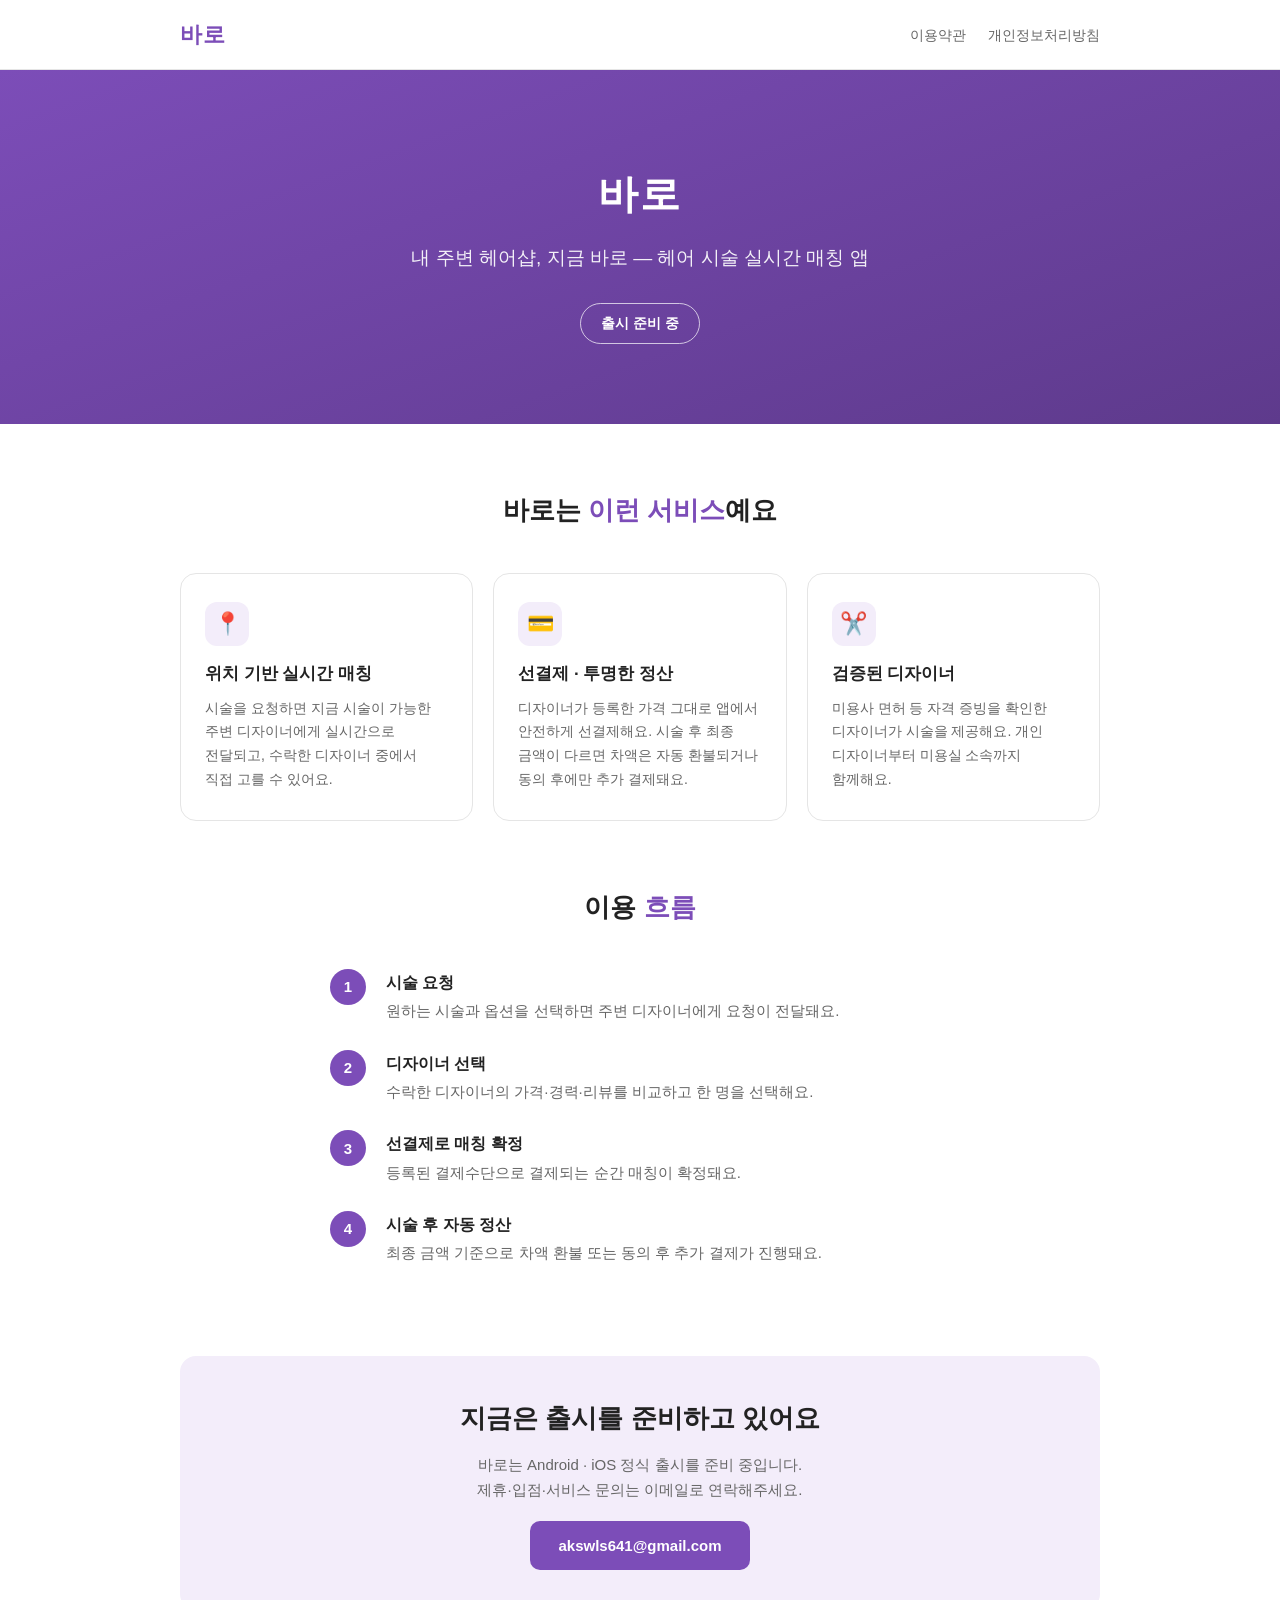
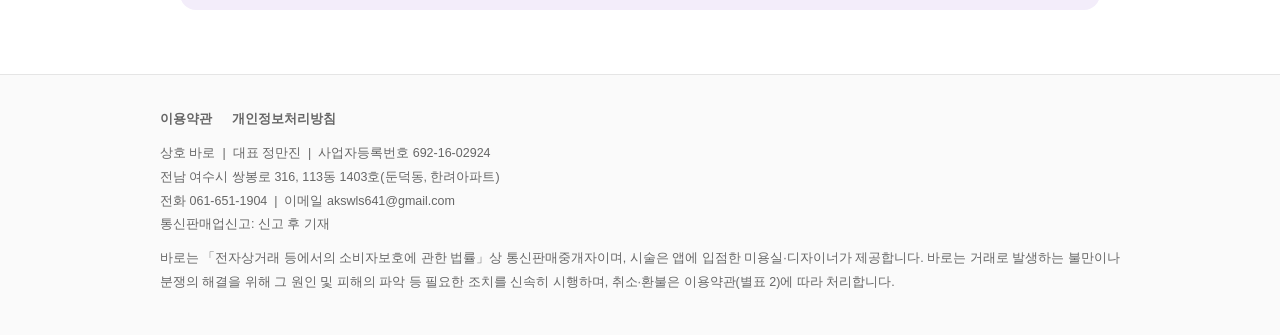
==== index.html @ cc15b530 "Add files via upload" ====
<!DOCTYPE html>
<html lang="ko">
<head>
  <meta charset="UTF-8">
  <meta name="viewport" content="width=device-width, initial-scale=1.0">
  <title>바로 — 헤어 시술 실시간 매칭 앱</title>
  <meta name="description" content="바로는 내 주변 헤어 디자이너와 손님을 실시간으로 연결하는 위치 기반 헤어 시술 매칭 앱입니다.">
  <link rel="stylesheet" href="style.css">
</head>
<body>

  <header class="site-header">
    <div class="inner">
      <span class="logo">바로</span>
      <nav class="nav">
        <a href="terms.html">이용약관</a>
        <a href="privacy.html">개인정보처리방침</a>
      </nav>
    </div>
  </header>

  <section class="hero">
    <h1>바로</h1>
    <p class="tagline">내 주변 헤어샵, 지금 바로 — 헤어 시술 실시간 매칭 앱</p>
    <span class="badge">출시 준비 중</span>
  </section>

  <section class="section">
    <h2>바로는 <span class="accent">이런 서비스</span>예요</h2>
    <div class="features">
      <div class="feature">
        <div class="icon">📍</div>
        <h3>위치 기반 실시간 매칭</h3>
        <p>시술을 요청하면 지금 시술이 가능한 주변 디자이너에게 실시간으로 전달되고, 수락한 디자이너 중에서 직접 고를 수 있어요.</p>
      </div>
      <div class="feature">
        <div class="icon">💳</div>
        <h3>선결제 · 투명한 정산</h3>
        <p>디자이너가 등록한 가격 그대로 앱에서 안전하게 선결제해요. 시술 후 최종 금액이 다르면 차액은 자동 환불되거나 동의 후에만 추가 결제돼요.</p>
      </div>
      <div class="feature">
        <div class="icon">✂️</div>
        <h3>검증된 디자이너</h3>
        <p>미용사 면허 등 자격 증빙을 확인한 디자이너가 시술을 제공해요. 개인 디자이너부터 미용실 소속까지 함께해요.</p>
      </div>
    </div>
  </section>

  <section class="section" style="padding-top: 0;">
    <h2>이용 <span class="accent">흐름</span></h2>
    <ol class="flow">
      <li><strong>시술 요청</strong>원하는 시술과 옵션을 선택하면 주변 디자이너에게 요청이 전달돼요.</li>
      <li><strong>디자이너 선택</strong>수락한 디자이너의 가격·경력·리뷰를 비교하고 한 명을 선택해요.</li>
      <li><strong>선결제로 매칭 확정</strong>등록된 결제수단으로 결제되는 순간 매칭이 확정돼요.</li>
      <li><strong>시술 후 자동 정산</strong>최종 금액 기준으로 차액 환불 또는 동의 후 추가 결제가 진행돼요.</li>
    </ol>
  </section>

  <section class="section" style="padding-top: 0;">
    <div class="notice">
      <h2>지금은 출시를 준비하고 있어요</h2>
      <p>바로는 Android · iOS 정식 출시를 준비 중입니다.<br>제휴·입점·서비스 문의는 이메일로 연락해주세요.</p>
      <a class="contact" href="mailto:akswls641@gmail.com">akswls641@gmail.com</a>
    </div>
  </section>

  <footer class="site-footer">
    <div class="inner">
      <div class="links">
        <a href="terms.html">이용약관</a>
        <a href="privacy.html">개인정보처리방침</a>
      </div>
      상호 바로 &nbsp;|&nbsp; 대표 정만진 &nbsp;|&nbsp; 사업자등록번호 692-16-02924<br>
      전남 여수시 쌍봉로 316, 113동 1403호(둔덕동, 한려아파트)<br>
      전화 061-651-1904 &nbsp;|&nbsp; 이메일 akswls641@gmail.com<br>
      통신판매업신고: 신고 후 기재
      <p class="disclaimer">바로는 「전자상거래 등에서의 소비자보호에 관한 법률」상 통신판매중개자이며, 시술은 앱에 입점한 미용실·디자이너가 제공합니다. 바로는 거래로 발생하는 불만이나 분쟁의 해결을 위해 그 원인 및 피해의 파악 등 필요한 조치를 신속히 시행하며, 취소·환불은 이용약관(별표 2)에 따라 처리합니다.</p>
    </div>
  </footer>

</body>
</html>
---- style.css ----
:root {
  --primary: #7C4DB8;
  --primary-dark: #5E3A8C;
  --primary-light: #F3EDFA;
  --text: #222222;
  --sub: #666666;
  --border: #E5E5E5;
  --bg: #FFFFFF;
}

* { box-sizing: border-box; margin: 0; padding: 0; }

body {
  font-family: 'Apple SD Gothic Neo', 'Malgun Gothic', -apple-system, BlinkMacSystemFont, sans-serif;
  color: var(--text);
  background: var(--bg);
  line-height: 1.7;
  word-break: keep-all;
}

a { color: var(--primary); text-decoration: none; }
a:hover { text-decoration: underline; }

/* 헤더 */
.site-header {
  border-bottom: 1px solid var(--border);
  background: #fff;
}
.site-header .inner {
  max-width: 960px;
  margin: 0 auto;
  padding: 16px 20px;
  display: flex;
  align-items: center;
  justify-content: space-between;
}
.logo {
  font-size: 22px;
  font-weight: 800;
  color: var(--primary);
  letter-spacing: 1px;
}
.nav a {
  margin-left: 18px;
  font-size: 14px;
  color: var(--sub);
}
.nav a:hover { color: var(--primary); }

/* 히어로 (index) */
.hero {
  background: linear-gradient(160deg, var(--primary) 0%, var(--primary-dark) 100%);
  color: #fff;
  text-align: center;
  padding: 90px 20px 80px;
}
.hero h1 { font-size: 40px; font-weight: 800; letter-spacing: 2px; }
.hero .tagline { font-size: 19px; margin-top: 14px; opacity: 0.92; }
.hero .badge {
  display: inline-block;
  margin-top: 28px;
  padding: 8px 20px;
  border: 1.5px solid rgba(255, 255, 255, 0.7);
  border-radius: 999px;
  font-size: 14px;
  font-weight: 700;
}

/* 섹션 */
.section {
  max-width: 960px;
  margin: 0 auto;
  padding: 64px 20px;
}
.section h2 {
  font-size: 26px;
  font-weight: 800;
  text-align: center;
  margin-bottom: 40px;
}
.section h2 .accent { color: var(--primary); }

.features {
  display: grid;
  grid-template-columns: repeat(auto-fit, minmax(240px, 1fr));
  gap: 20px;
}
.feature {
  border: 1px solid var(--border);
  border-radius: 16px;
  padding: 28px 24px;
  background: #fff;
}
.feature .icon {
  width: 44px; height: 44px;
  border-radius: 12px;
  background: var(--primary-light);
  display: flex; align-items: center; justify-content: center;
  font-size: 22px;
  margin-bottom: 14px;
}
.feature h3 { font-size: 17px; font-weight: 700; margin-bottom: 8px; }
.feature p { font-size: 14px; color: var(--sub); }

.flow {
  counter-reset: step;
  max-width: 620px;
  margin: 0 auto;
}
.flow li {
  list-style: none;
  position: relative;
  padding: 0 0 26px 56px;
  font-size: 15px;
  color: var(--sub);
}
.flow li strong { display: block; color: var(--text); font-size: 16px; margin-bottom: 2px; }
.flow li::before {
  counter-increment: step;
  content: counter(step);
  position: absolute;
  left: 0; top: 0;
  width: 36px; height: 36px;
  border-radius: 50%;
  background: var(--primary);
  color: #fff;
  font-weight: 800;
  display: flex; align-items: center; justify-content: center;
}

.notice {
  background: var(--primary-light);
  border-radius: 16px;
  text-align: center;
  padding: 40px 24px;
}
.notice h2 { margin-bottom: 12px; }
.notice p { color: var(--sub); font-size: 15px; }
.notice .contact {
  display: inline-block;
  margin-top: 18px;
  padding: 12px 28px;
  background: var(--primary);
  color: #fff;
  border-radius: 10px;
  font-weight: 700;
  font-size: 15px;
}
.notice .contact:hover { background: var(--primary-dark); text-decoration: none; }

/* 문서 페이지 (privacy / terms) */
.doc {
  max-width: 820px;
  margin: 0 auto;
  padding: 48px 20px 64px;
}
.doc h1 {
  font-size: 28px;
  font-weight: 800;
  padding-bottom: 16px;
  border-bottom: 2px solid var(--primary);
  margin-bottom: 12px;
}
.doc .doc-meta { font-size: 13px; color: var(--sub); margin-bottom: 32px; }
.doc h2 {
  font-size: 20px;
  font-weight: 800;
  color: var(--primary-dark);
  margin: 40px 0 14px;
}
.doc h3 { font-size: 16px; font-weight: 700; margin: 26px 0 8px; }
.doc p { font-size: 15px; margin-bottom: 10px; }
.doc ol, .doc ul { padding-left: 22px; margin-bottom: 10px; }
.doc li { font-size: 15px; margin-bottom: 5px; }
.doc table {
  width: 100%;
  border-collapse: collapse;
  margin: 12px 0 18px;
  font-size: 14px;
}
.doc th, .doc td {
  border: 1px solid var(--border);
  padding: 9px 12px;
  text-align: left;
  vertical-align: top;
}
.doc th { background: var(--primary-light); font-weight: 700; white-space: nowrap; }
.doc .biz-list { list-style: none; padding-left: 0; }
.doc .biz-list li { margin-bottom: 3px; }

/* 푸터 (공통) */
.site-footer {
  border-top: 1px solid var(--border);
  background: #FAFAFA;
  padding: 32px 20px 40px;
}
.site-footer .inner {
  max-width: 960px;
  margin: 0 auto;
  font-size: 12.5px;
  color: var(--sub);
  line-height: 1.9;
}
.site-footer .links { margin-bottom: 10px; font-size: 13px; }
.site-footer .links a { color: var(--sub); font-weight: 700; margin-right: 16px; }
.site-footer .links a:hover { color: var(--primary); }
.site-footer .disclaimer { margin-top: 10px; }

@media (max-width: 480px) {
  .hero h1 { font-size: 32px; }
  .hero { padding: 64px 20px 56px; }
  .section { padding: 48px 20px; }
}
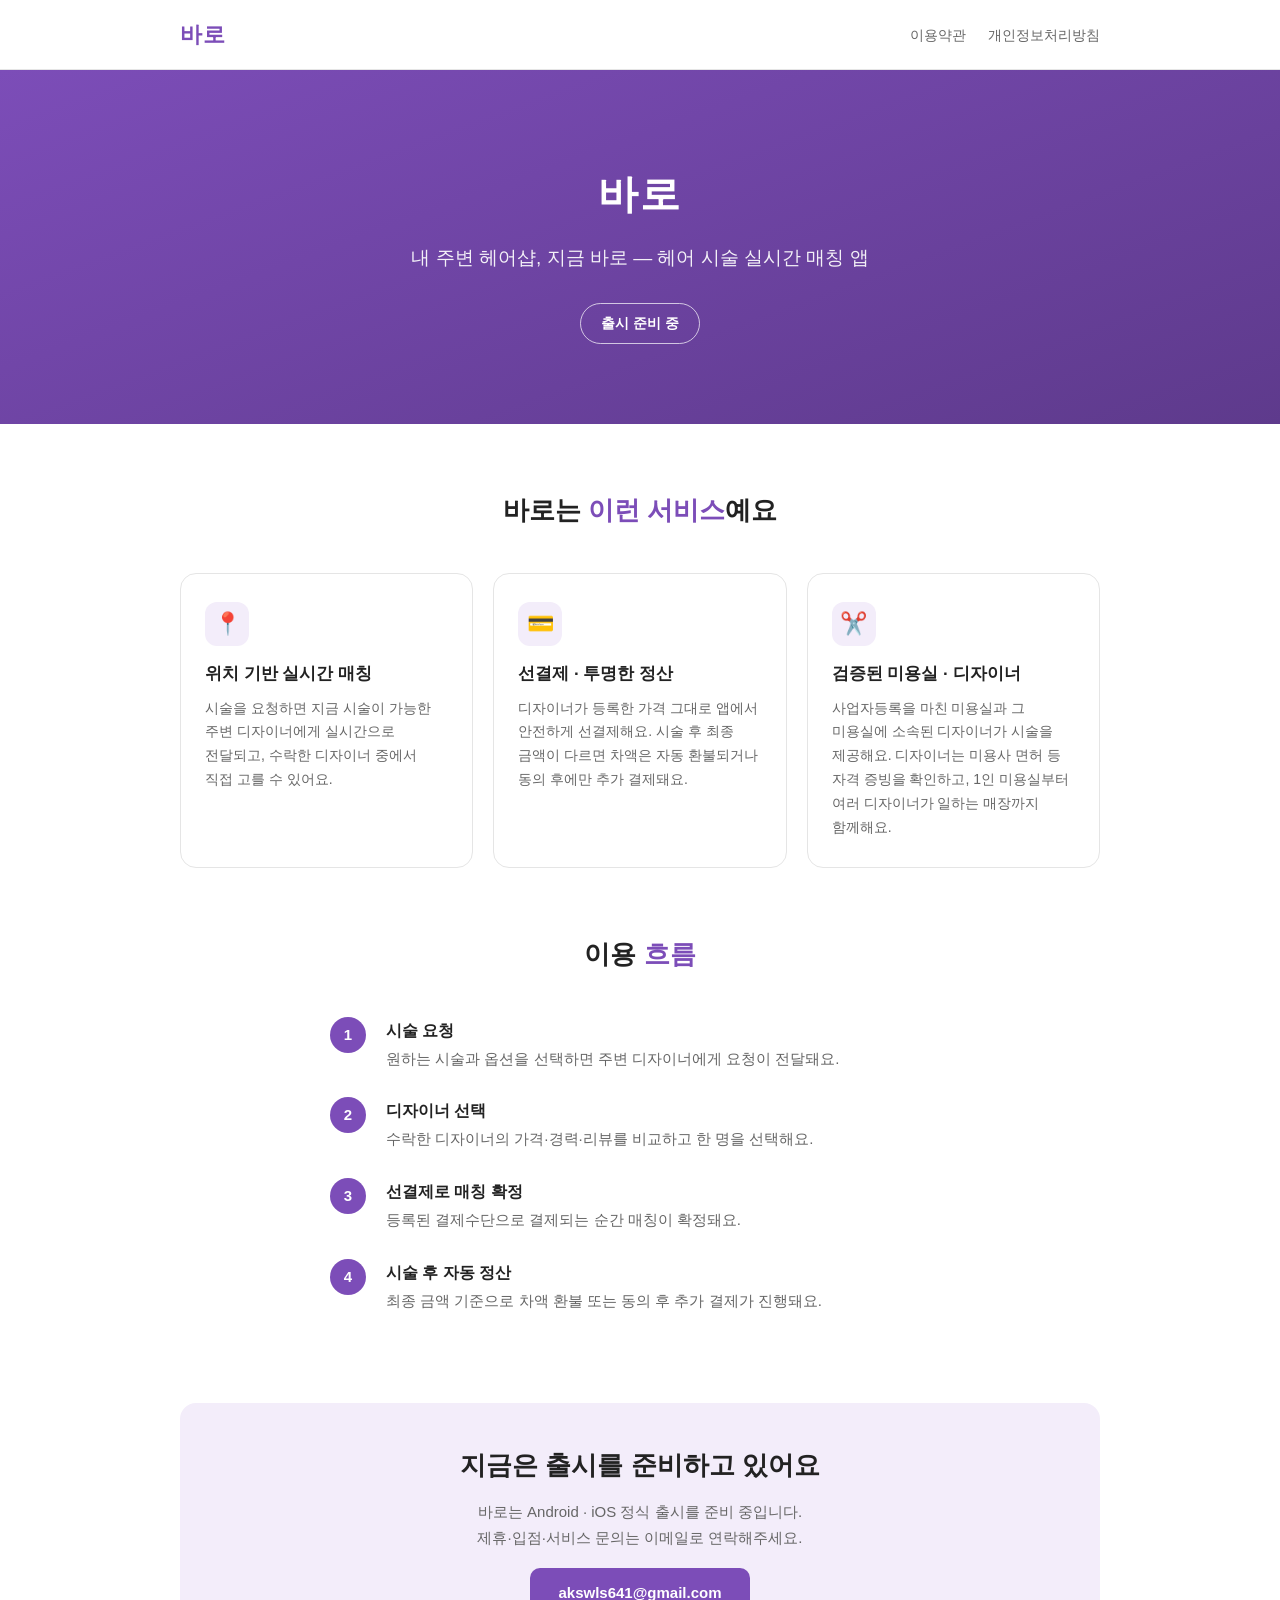
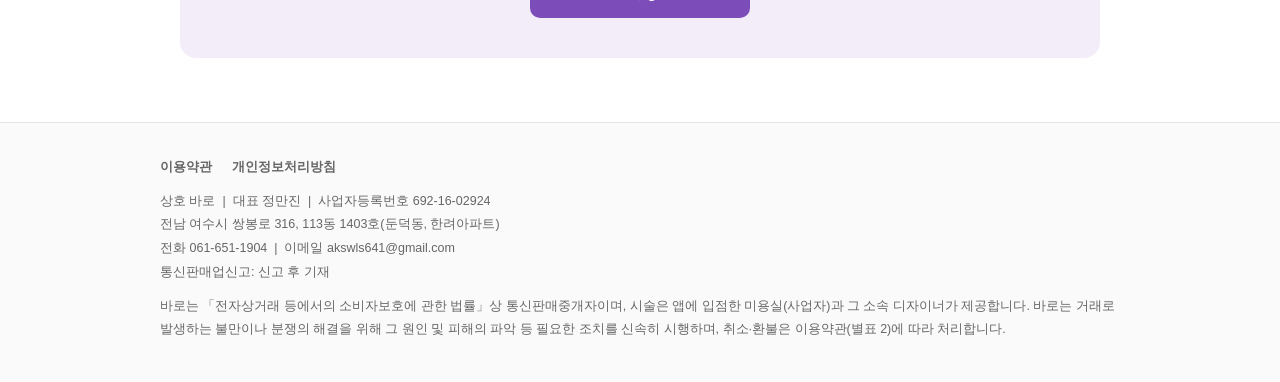
==== commit a9618df4: "Add files via upload" ====
--- a/index.html
+++ b/index.html
@@ -40,8 +40,8 @@
       </div>
       <div class="feature">
         <div class="icon">✂️</div>
-        <h3>검증된 디자이너</h3>
-        <p>미용사 면허 등 자격 증빙을 확인한 디자이너가 시술을 제공해요. 개인 디자이너부터 미용실 소속까지 함께해요.</p>
+        <h3>검증된 미용실 · 디자이너</h3>
+        <p>사업자등록을 마친 미용실과 그 미용실에 소속된 디자이너가 시술을 제공해요. 디자이너는 미용사 면허 등 자격 증빙을 확인하고, 1인 미용실부터 여러 디자이너가 일하는 매장까지 함께해요.</p>
       </div>
     </div>
   </section>
@@ -74,7 +74,7 @@
       전남 여수시 쌍봉로 316, 113동 1403호(둔덕동, 한려아파트)<br>
       전화 061-651-1904 &nbsp;|&nbsp; 이메일 akswls641@gmail.com<br>
       통신판매업신고: 신고 후 기재
-      <p class="disclaimer">바로는 「전자상거래 등에서의 소비자보호에 관한 법률」상 통신판매중개자이며, 시술은 앱에 입점한 미용실·디자이너가 제공합니다. 바로는 거래로 발생하는 불만이나 분쟁의 해결을 위해 그 원인 및 피해의 파악 등 필요한 조치를 신속히 시행하며, 취소·환불은 이용약관(별표 2)에 따라 처리합니다.</p>
+      <p class="disclaimer">바로는 「전자상거래 등에서의 소비자보호에 관한 법률」상 통신판매중개자이며, 시술은 앱에 입점한 미용실(사업자)과 그 소속 디자이너가 제공합니다. 바로는 거래로 발생하는 불만이나 분쟁의 해결을 위해 그 원인 및 피해의 파악 등 필요한 조치를 신속히 시행하며, 취소·환불은 이용약관(별표 2)에 따라 처리합니다.</p>
     </div>
   </footer>
 
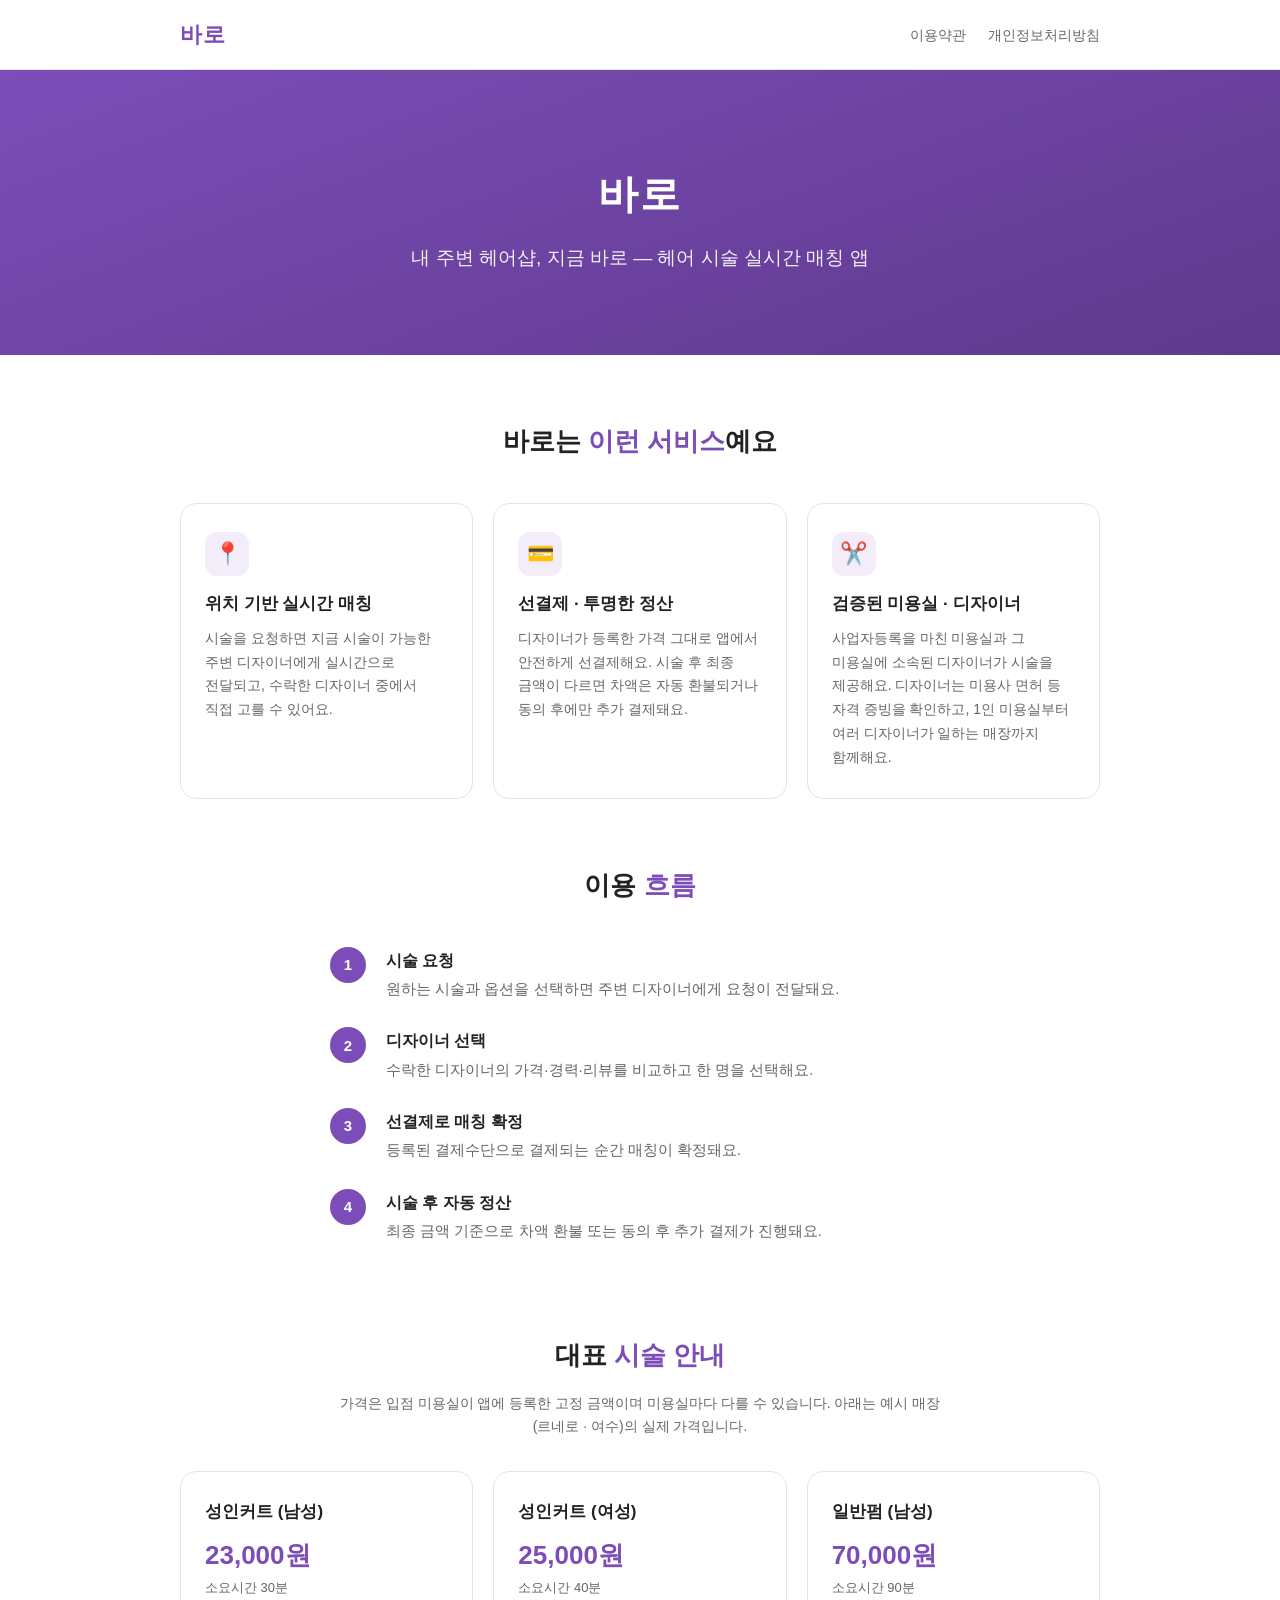
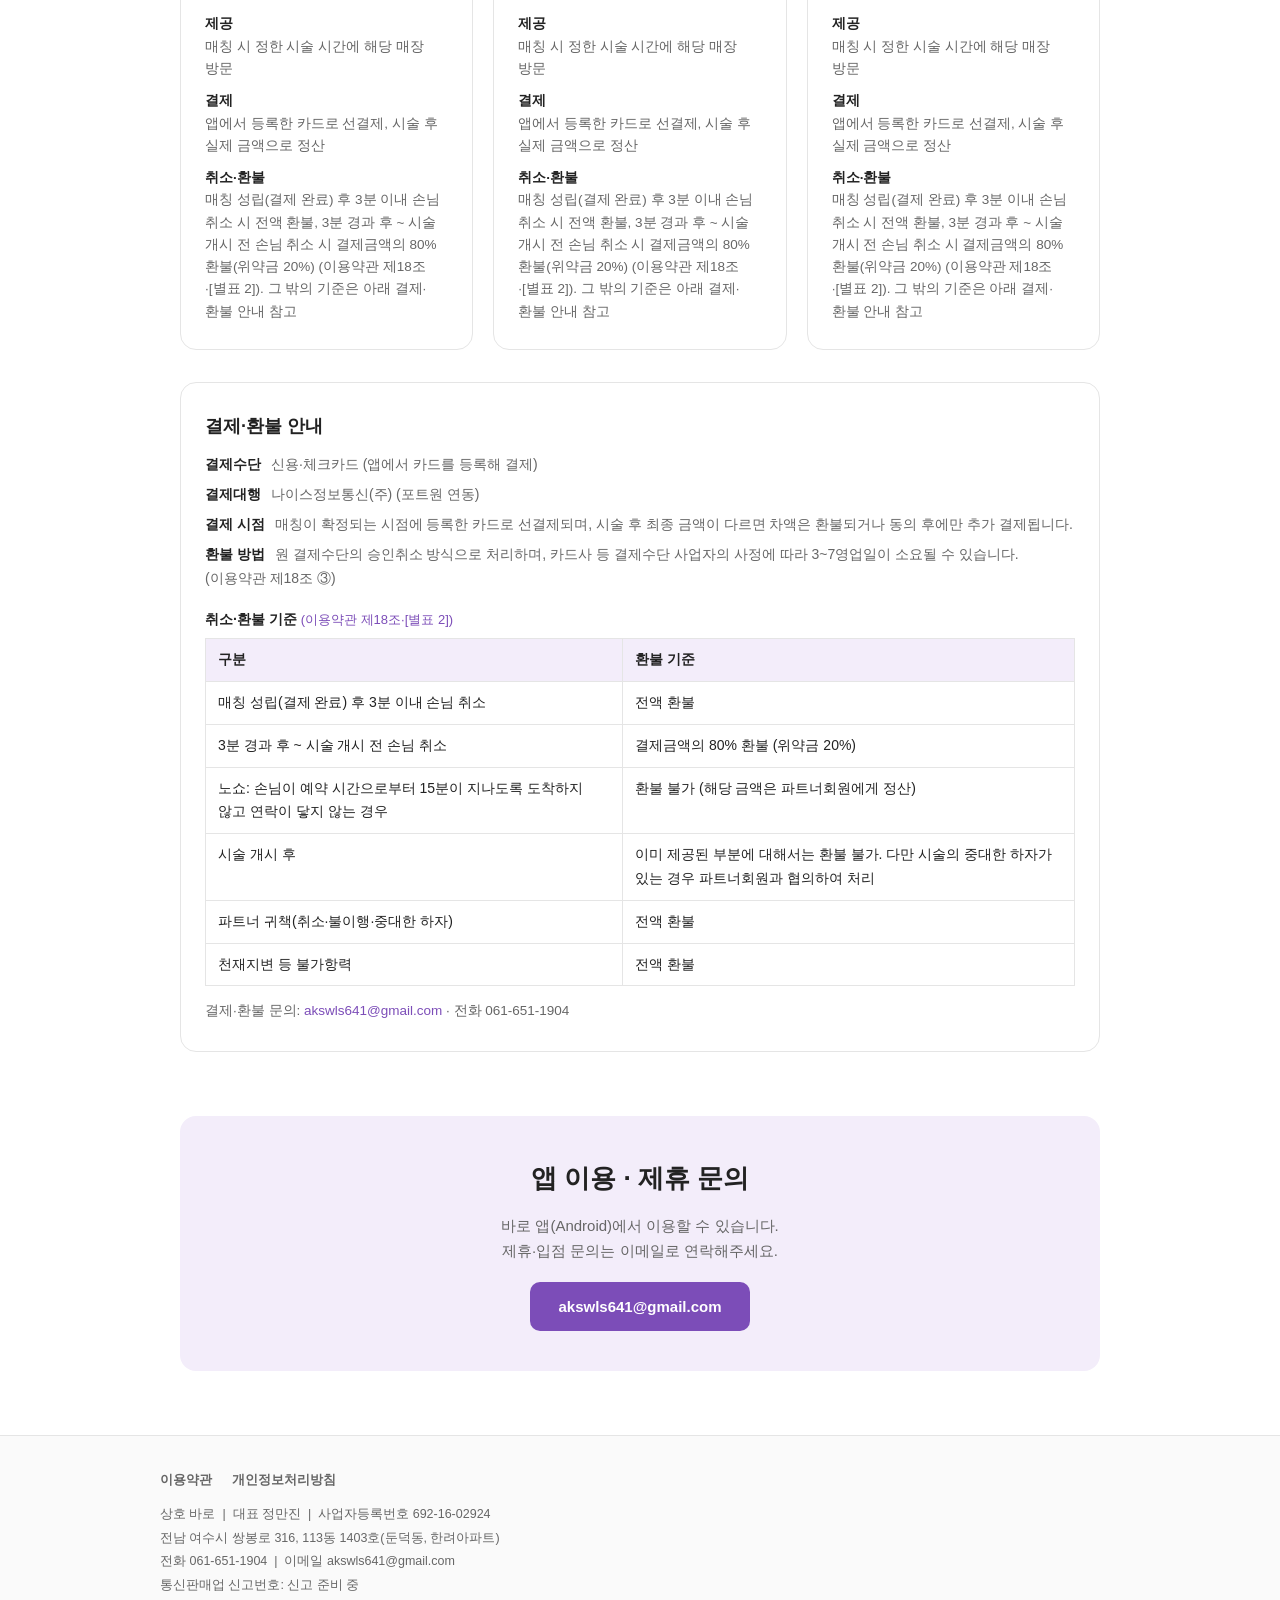
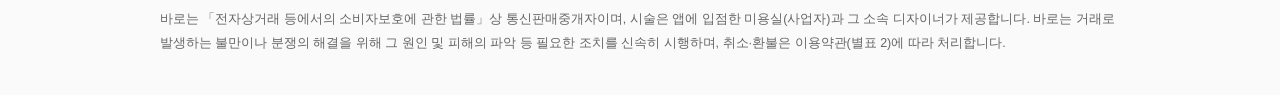
==== commit 040e4cdf: "chore(landing): 대표 시술 · 결제환불 안내 · 하단정보 · 위탁사 - index: 대표 시술 안내 3종(르네로 실제 가격) + 결제·환불 안내 블록([별표 2] 원문" ====
--- a/index.html
+++ b/index.html
@@ -22,7 +22,6 @@
   <section class="hero">
     <h1>바로</h1>
     <p class="tagline">내 주변 헤어샵, 지금 바로 — 헤어 시술 실시간 매칭 앱</p>
-    <span class="badge">출시 준비 중</span>
   </section>
 
   <section class="section">
@@ -56,10 +55,77 @@
     </ol>
   </section>
 
+  <section class="section" style="padding-top: 0;" id="menu">
+    <h2 class="tight">대표 <span class="accent">시술 안내</span></h2>
+    <p class="lead">가격은 입점 미용실이 앱에 등록한 고정 금액이며 미용실마다 다를 수 있습니다. 아래는 예시 매장(르네로 · 여수)의 실제 가격입니다.</p>
+    <div class="menu-grid">
+      <div class="menu-card">
+        <h3>성인커트 (남성)</h3>
+        <div class="price">23,000원</div>
+        <div class="duration">소요시간 30분</div>
+        <dl>
+          <dt>제공</dt>
+          <dd>매칭 시 정한 시술 시간에 해당 매장 방문</dd>
+          <dt>결제</dt>
+          <dd>앱에서 등록한 카드로 선결제, 시술 후 실제 금액으로 정산</dd>
+          <dt>취소·환불</dt>
+          <dd>매칭 성립(결제 완료) 후 3분 이내 손님 취소 시 전액 환불, 3분 경과 후 ~ 시술 개시 전 손님 취소 시 결제금액의 80% 환불(위약금 20%) (이용약관 제18조·[별표 2]). 그 밖의 기준은 아래 결제·환불 안내 참고</dd>
+        </dl>
+      </div>
+      <div class="menu-card">
+        <h3>성인커트 (여성)</h3>
+        <div class="price">25,000원</div>
+        <div class="duration">소요시간 40분</div>
+        <dl>
+          <dt>제공</dt>
+          <dd>매칭 시 정한 시술 시간에 해당 매장 방문</dd>
+          <dt>결제</dt>
+          <dd>앱에서 등록한 카드로 선결제, 시술 후 실제 금액으로 정산</dd>
+          <dt>취소·환불</dt>
+          <dd>매칭 성립(결제 완료) 후 3분 이내 손님 취소 시 전액 환불, 3분 경과 후 ~ 시술 개시 전 손님 취소 시 결제금액의 80% 환불(위약금 20%) (이용약관 제18조·[별표 2]). 그 밖의 기준은 아래 결제·환불 안내 참고</dd>
+        </dl>
+      </div>
+      <div class="menu-card">
+        <h3>일반펌 (남성)</h3>
+        <div class="price">70,000원</div>
+        <div class="duration">소요시간 90분</div>
+        <dl>
+          <dt>제공</dt>
+          <dd>매칭 시 정한 시술 시간에 해당 매장 방문</dd>
+          <dt>결제</dt>
+          <dd>앱에서 등록한 카드로 선결제, 시술 후 실제 금액으로 정산</dd>
+          <dt>취소·환불</dt>
+          <dd>매칭 성립(결제 완료) 후 3분 이내 손님 취소 시 전액 환불, 3분 경과 후 ~ 시술 개시 전 손님 취소 시 결제금액의 80% 환불(위약금 20%) (이용약관 제18조·[별표 2]). 그 밖의 기준은 아래 결제·환불 안내 참고</dd>
+        </dl>
+      </div>
+    </div>
+
+    <div class="pay-info" id="pay-info">
+      <h3>결제·환불 안내</h3>
+      <ul>
+        <li><strong>결제수단</strong> 신용·체크카드 (앱에서 카드를 등록해 결제)</li>
+        <li><strong>결제대행</strong> 나이스정보통신(주) (포트원 연동)</li>
+        <li><strong>결제 시점</strong> 매칭이 확정되는 시점에 등록한 카드로 선결제되며, 시술 후 최종 금액이 다르면 차액은 환불되거나 동의 후에만 추가 결제됩니다.</li>
+        <li><strong>환불 방법</strong> 원 결제수단의 승인취소 방식으로 처리하며, 카드사 등 결제수단 사업자의 사정에 따라 3~7영업일이 소요될 수 있습니다. (이용약관 제18조 ③)</li>
+      </ul>
+      <p class="table-title">취소·환불 기준 <a href="terms.html">(이용약관 제18조·[별표 2])</a></p>
+      <table class="refund-table">
+        <tr><th>구분</th><th>환불 기준</th></tr>
+        <tr><td>매칭 성립(결제 완료) 후 3분 이내 손님 취소</td><td>전액 환불</td></tr>
+        <tr><td>3분 경과 후 ~ 시술 개시 전 손님 취소</td><td>결제금액의 80% 환불 (위약금 20%)</td></tr>
+        <tr><td>노쇼: 손님이 예약 시간으로부터 15분이 지나도록 도착하지 않고 연락이 닿지 않는 경우</td><td>환불 불가 (해당 금액은 파트너회원에게 정산)</td></tr>
+        <tr><td>시술 개시 후</td><td>이미 제공된 부분에 대해서는 환불 불가. 다만 시술의 중대한 하자가 있는 경우 파트너회원과 협의하여 처리</td></tr>
+        <tr><td>파트너 귀책(취소·불이행·중대한 하자)</td><td>전액 환불</td></tr>
+        <tr><td>천재지변 등 불가항력</td><td>전액 환불</td></tr>
+      </table>
+      <p class="pay-contact">결제·환불 문의: <a href="mailto:akswls641@gmail.com">akswls641@gmail.com</a> · 전화 061-651-1904</p>
+    </div>
+  </section>
+
   <section class="section" style="padding-top: 0;">
     <div class="notice">
-      <h2>지금은 출시를 준비하고 있어요</h2>
-      <p>바로는 Android · iOS 정식 출시를 준비 중입니다.<br>제휴·입점·서비스 문의는 이메일로 연락해주세요.</p>
+      <h2>앱 이용 · 제휴 문의</h2>
+      <p>바로 앱(Android)에서 이용할 수 있습니다.<br>제휴·입점 문의는 이메일로 연락해주세요.</p>
       <a class="contact" href="mailto:akswls641@gmail.com">akswls641@gmail.com</a>
     </div>
   </section>
@@ -73,7 +139,7 @@
       상호 바로 &nbsp;|&nbsp; 대표 정만진 &nbsp;|&nbsp; 사업자등록번호 692-16-02924<br>
       전남 여수시 쌍봉로 316, 113동 1403호(둔덕동, 한려아파트)<br>
       전화 061-651-1904 &nbsp;|&nbsp; 이메일 akswls641@gmail.com<br>
-      통신판매업신고: 신고 후 기재
+      통신판매업 신고번호: 신고 준비 중
       <p class="disclaimer">바로는 「전자상거래 등에서의 소비자보호에 관한 법률」상 통신판매중개자이며, 시술은 앱에 입점한 미용실(사업자)과 그 소속 디자이너가 제공합니다. 바로는 거래로 발생하는 불만이나 분쟁의 해결을 위해 그 원인 및 피해의 파악 등 필요한 조치를 신속히 시행하며, 취소·환불은 이용약관(별표 2)에 따라 처리합니다.</p>
     </div>
   </footer>
--- a/style.css
+++ b/style.css
@@ -206,6 +206,57 @@
 .site-footer .links a:hover { color: var(--primary); }
 .site-footer .disclaimer { margin-top: 10px; }
 
+/* 대표 시술 안내 · 결제·환불 안내 (index) */
+.section h2.tight { margin-bottom: 14px; }
+.section .lead {
+  text-align: center;
+  color: var(--sub);
+  font-size: 14px;
+  max-width: 640px;
+  margin: 0 auto 32px;
+}
+.menu-grid {
+  display: grid;
+  grid-template-columns: repeat(auto-fit, minmax(260px, 1fr));
+  gap: 20px;
+}
+.menu-card {
+  border: 1px solid var(--border);
+  border-radius: 16px;
+  padding: 26px 24px;
+  background: #fff;
+}
+.menu-card h3 { font-size: 17px; font-weight: 700; }
+.menu-card .price { font-size: 26px; font-weight: 800; color: var(--primary); margin-top: 6px; }
+.menu-card .duration { font-size: 13px; color: var(--sub); margin-bottom: 14px; }
+.menu-card dl { font-size: 13.5px; color: var(--sub); line-height: 1.65; }
+.menu-card dt { font-weight: 700; color: var(--text); margin-top: 10px; }
+.menu-card dd { margin: 0; }
+
+.pay-info {
+  margin-top: 32px;
+  border: 1px solid var(--border);
+  border-radius: 16px;
+  padding: 28px 24px;
+  background: #fff;
+}
+.pay-info h3 { font-size: 18px; font-weight: 800; margin-bottom: 12px; }
+.pay-info ul { list-style: none; margin-bottom: 18px; }
+.pay-info li { font-size: 14px; color: var(--sub); margin-bottom: 6px; }
+.pay-info li strong { color: var(--text); margin-right: 6px; }
+.pay-info .table-title { font-size: 14px; font-weight: 700; margin-bottom: 6px; }
+.pay-info .table-title a { font-weight: 400; font-size: 13px; }
+.refund-table { width: 100%; border-collapse: collapse; font-size: 14px; margin-bottom: 14px; }
+.refund-table th, .refund-table td {
+  border: 1px solid var(--border);
+  padding: 9px 12px;
+  text-align: left;
+  vertical-align: top;
+}
+.refund-table th { background: var(--primary-light); font-weight: 700; }
+.refund-table td:first-child { width: 48%; }
+.pay-info .pay-contact { font-size: 13.5px; color: var(--sub); }
+
 @media (max-width: 480px) {
   .hero h1 { font-size: 32px; }
   .hero { padding: 64px 20px 56px; }
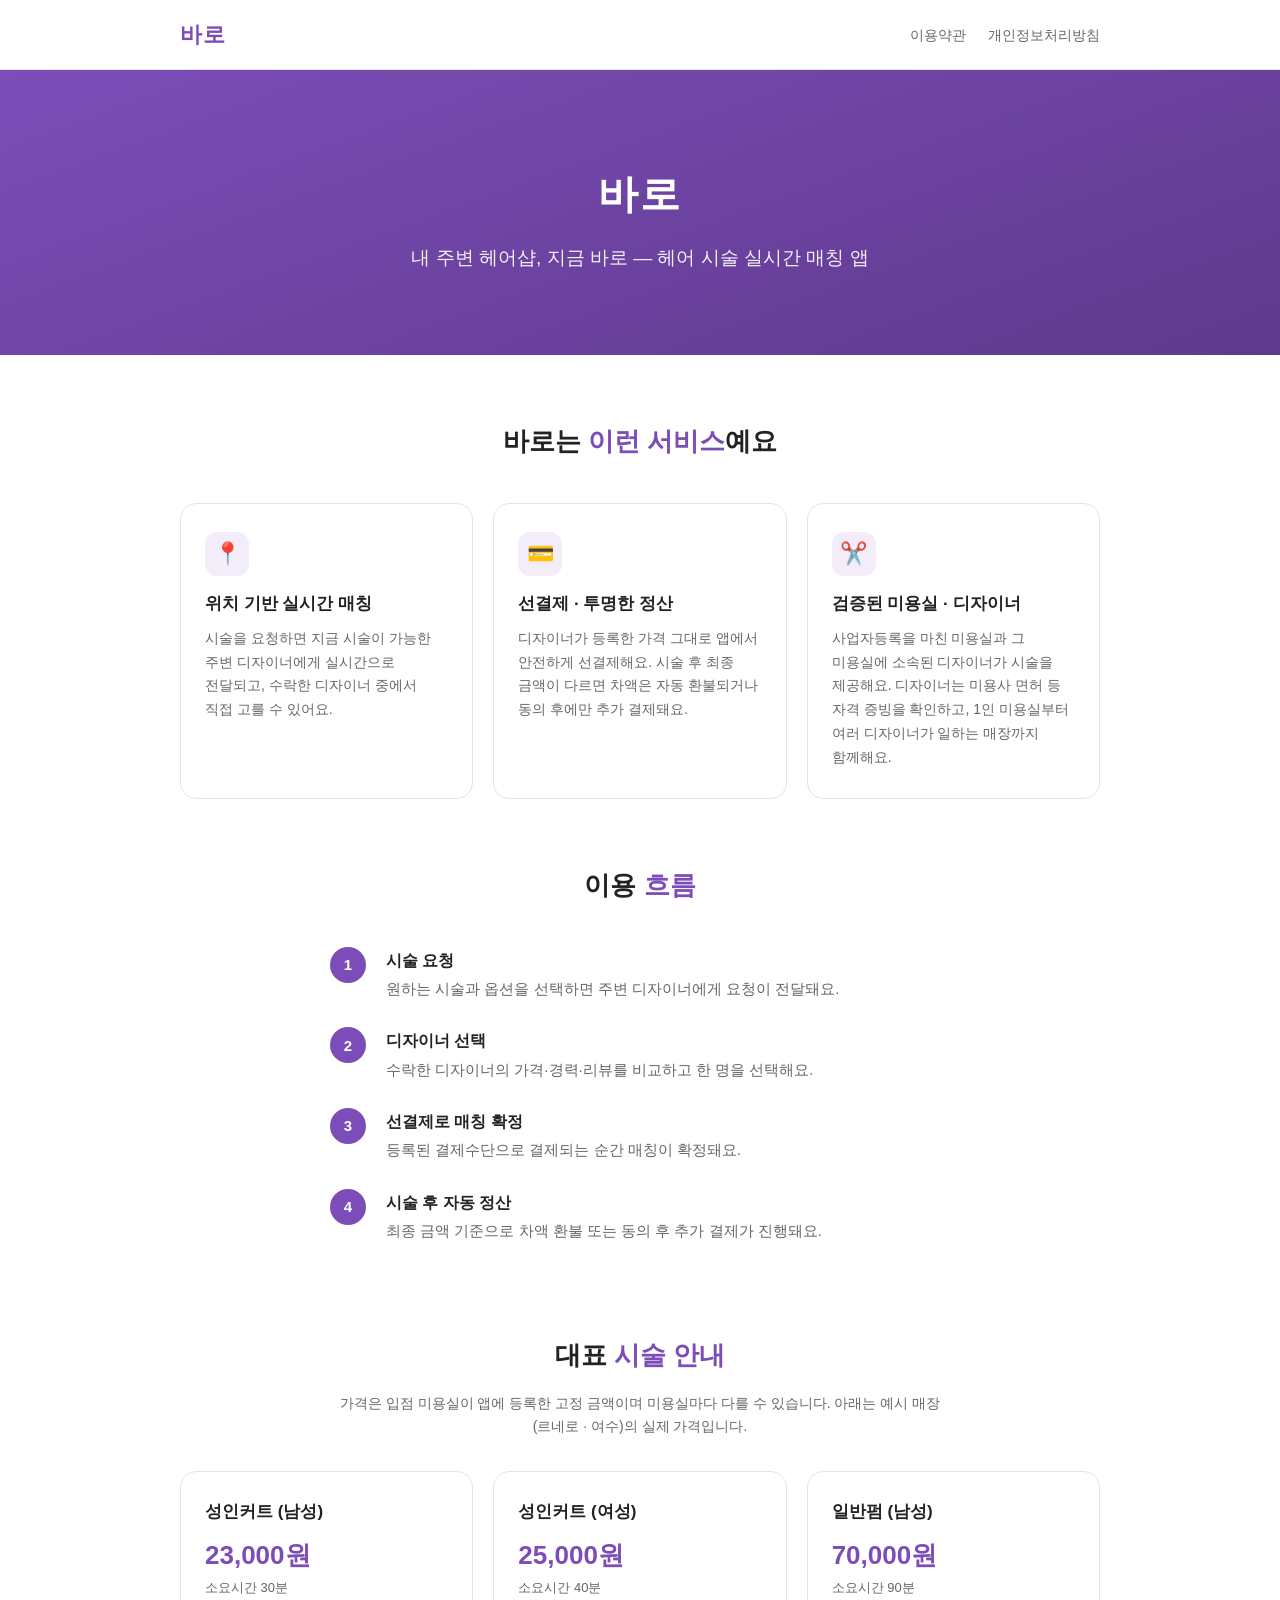
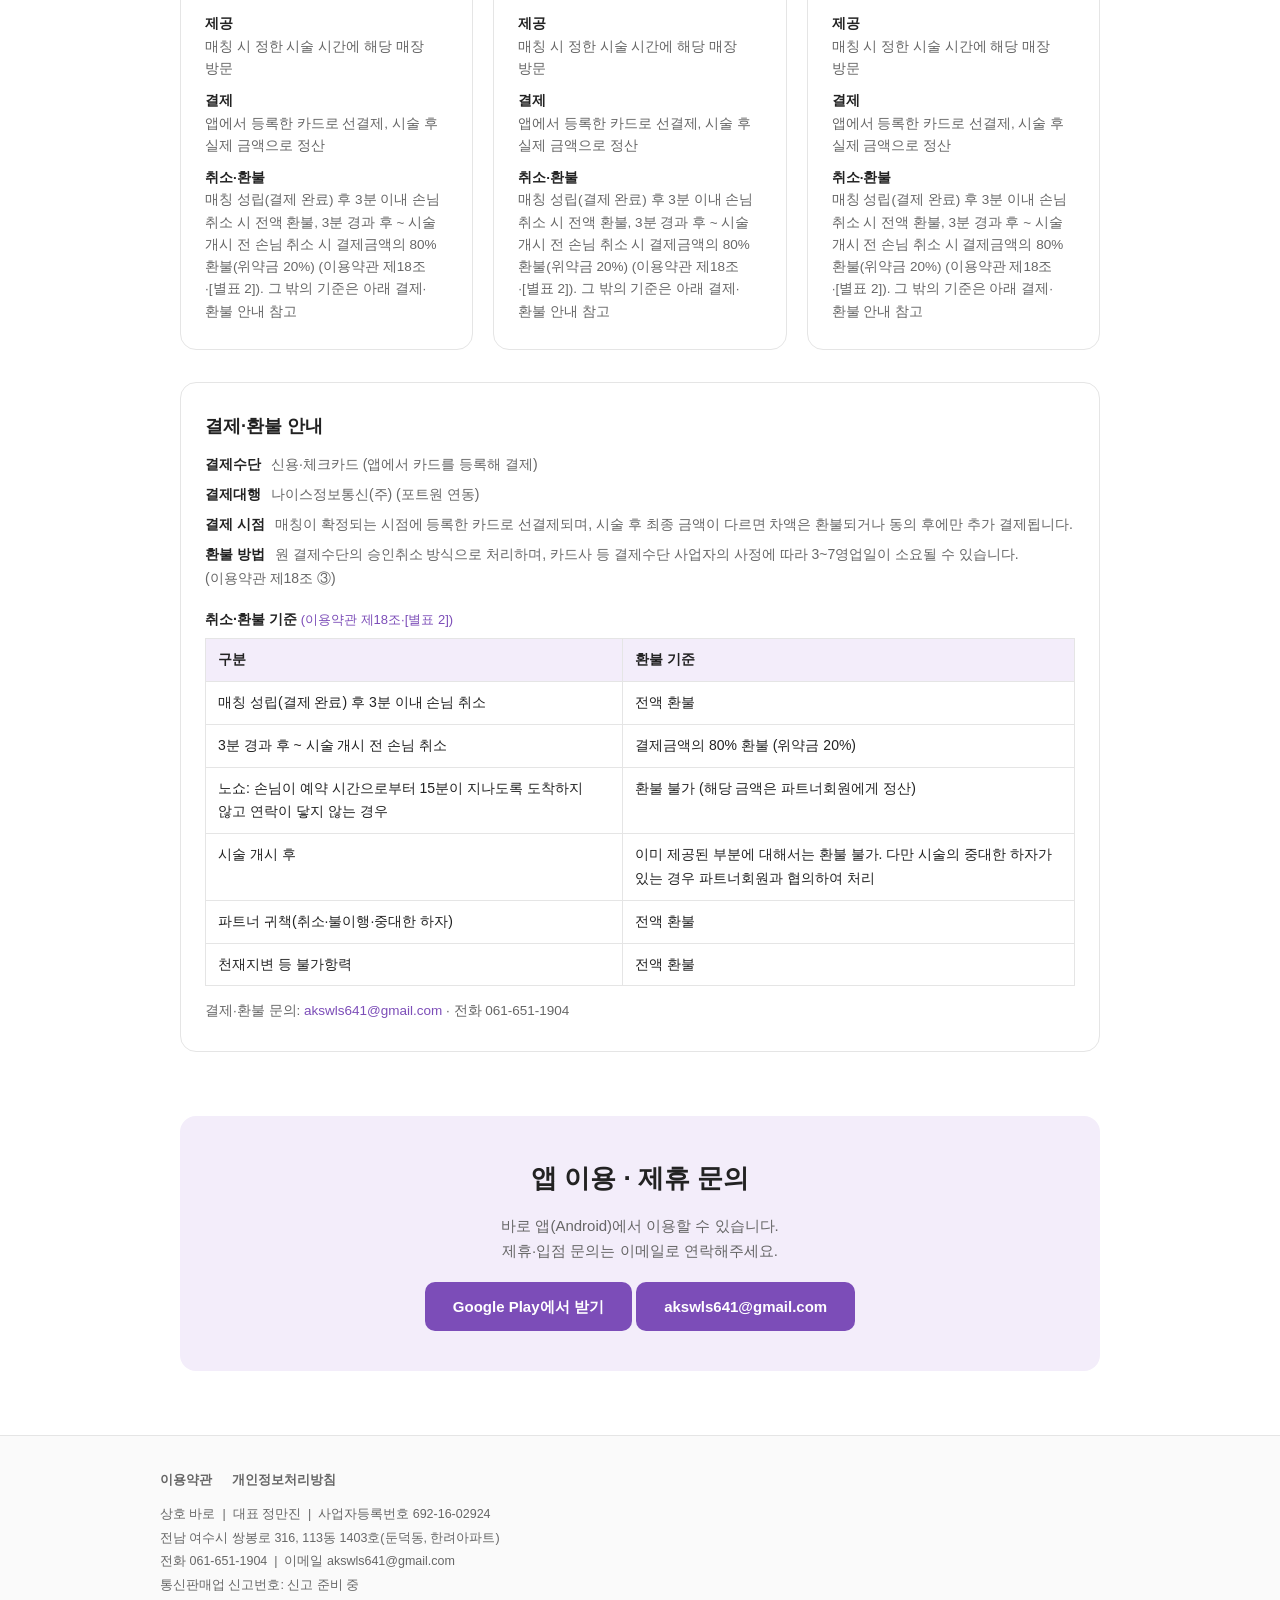
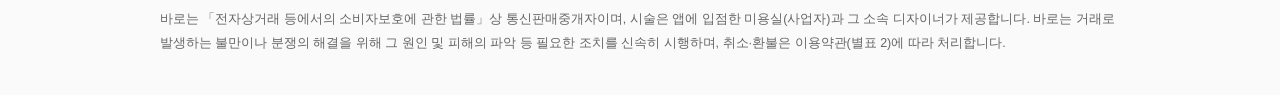
==== commit f220753b: "feat: Google Play 다운로드 버튼 추가 Co-Authored-By: Claude Sonnet 5.5 <noreply@anthropic.com>" ====
--- a/index.html
+++ b/index.html
@@ -126,6 +126,7 @@
     <div class="notice">
       <h2>앱 이용 · 제휴 문의</h2>
       <p>바로 앱(Android)에서 이용할 수 있습니다.<br>제휴·입점 문의는 이메일로 연락해주세요.</p>
+      <a class="contact" href="https://play.google.com/store/apps/details?id=com.hairon.customer" target="_blank" rel="noopener">Google Play에서 받기</a>
       <a class="contact" href="mailto:akswls641@gmail.com">akswls641@gmail.com</a>
     </div>
   </section>
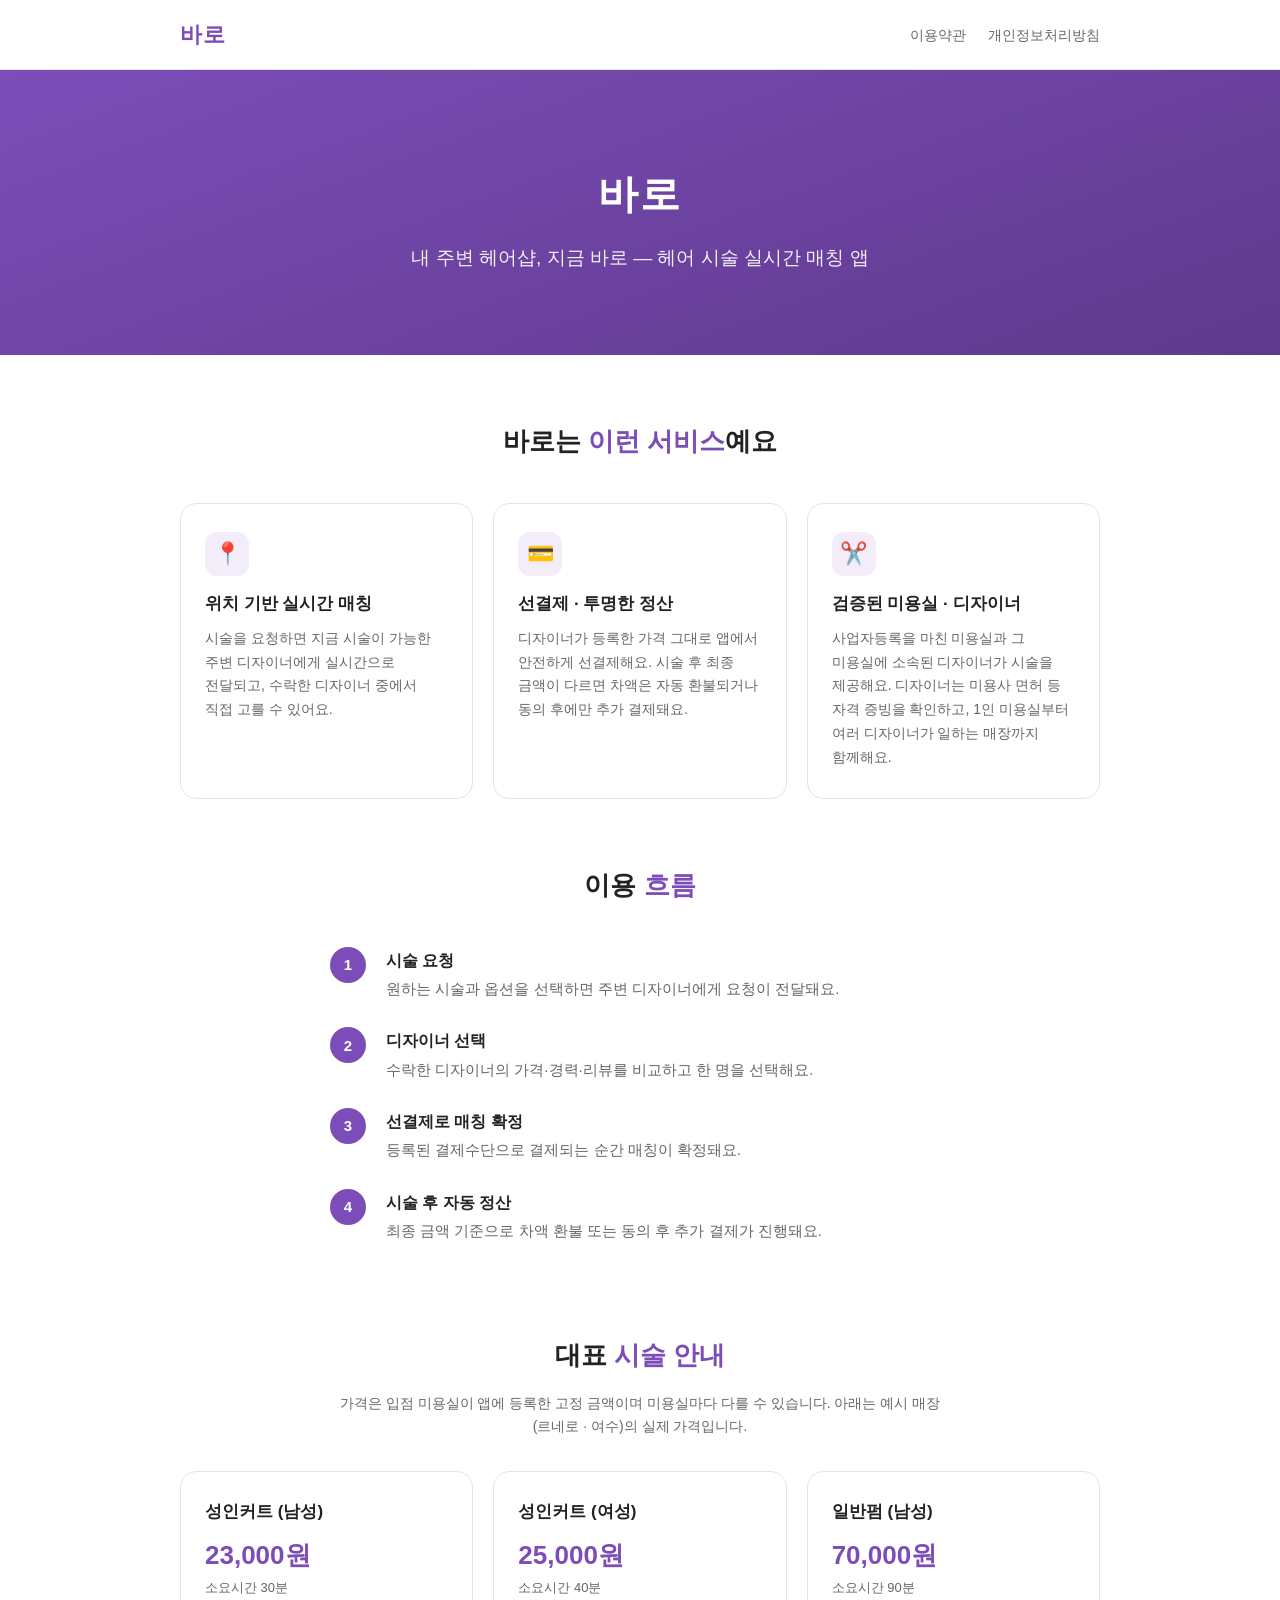
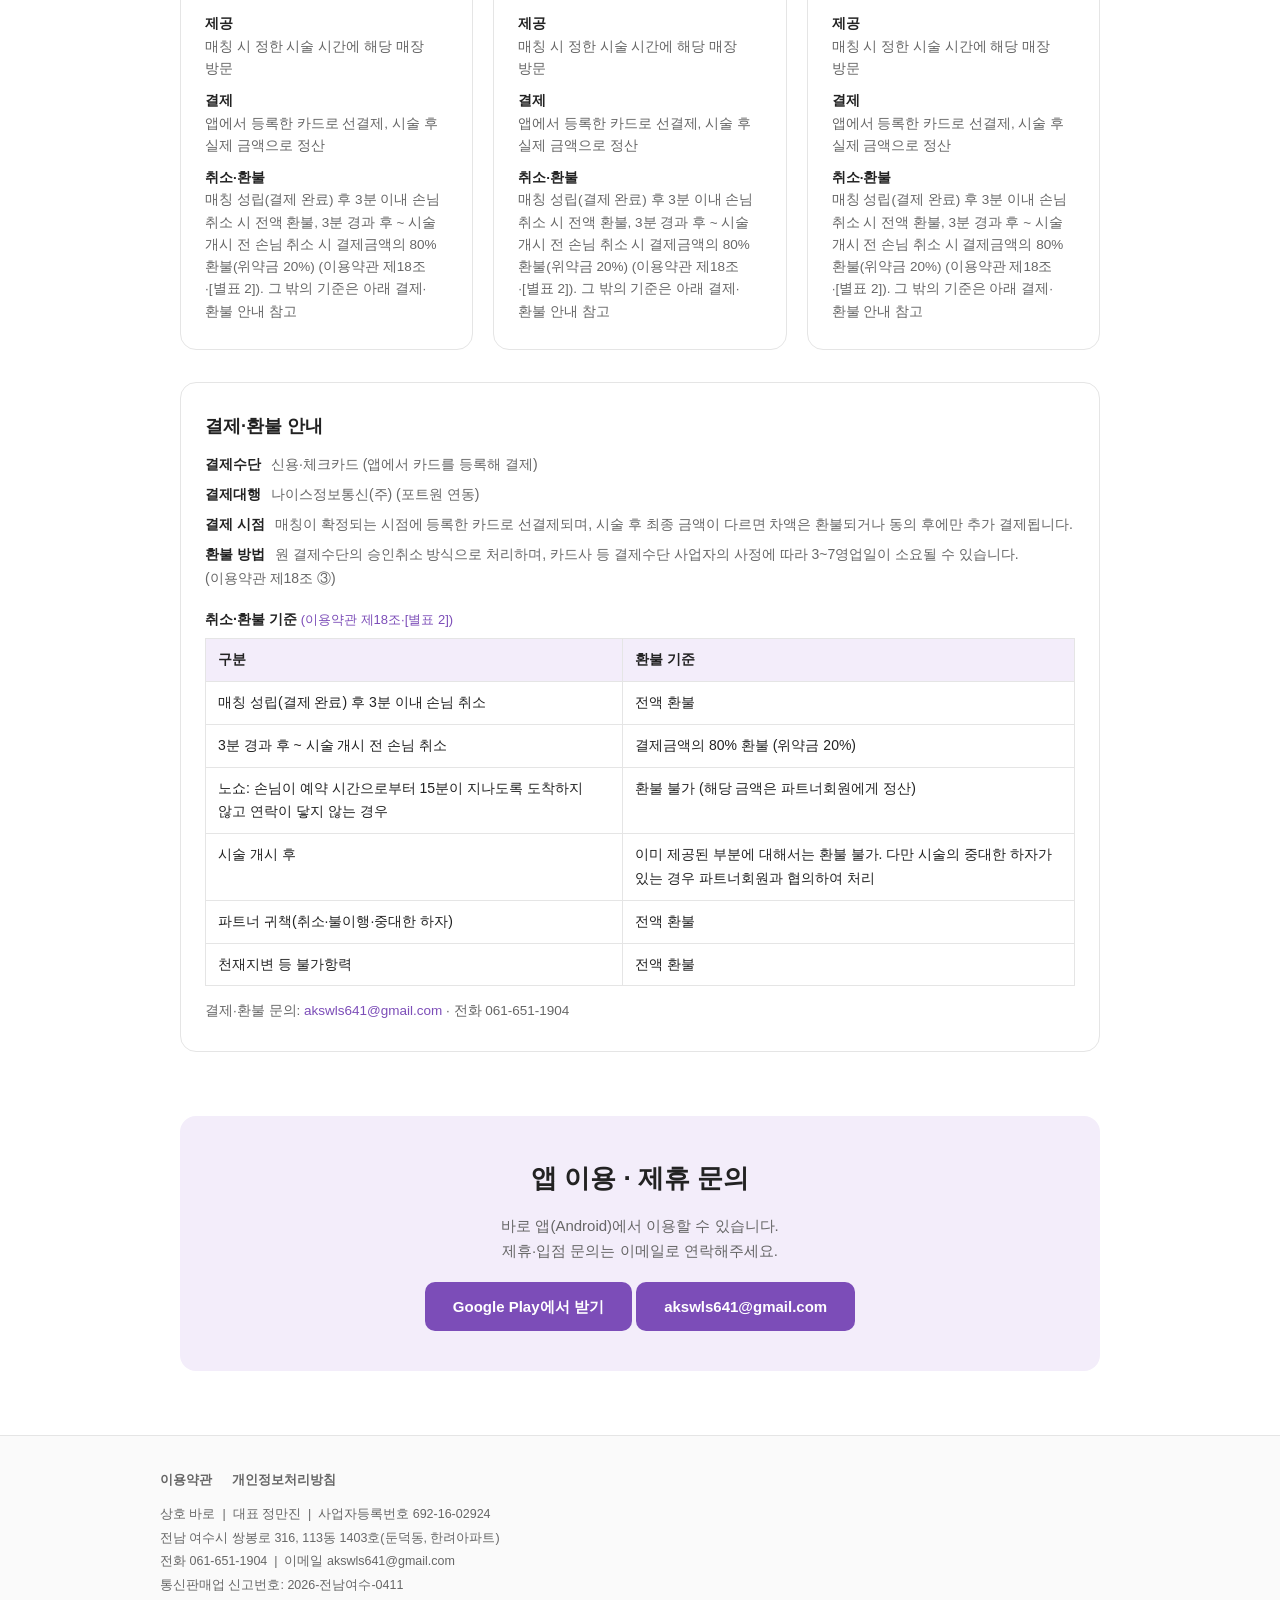
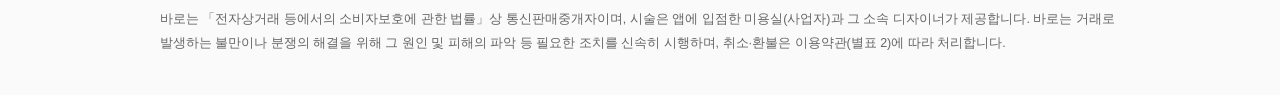
==== commit 8237f2da: "chore(landing): 통신판매업신고번호 기재 Co-Authored-By: Claude Sonnet 5.5 <noreply@anthropic.com>" ====
--- a/index.html
+++ b/index.html
@@ -140,7 +140,7 @@
       상호 바로 &nbsp;|&nbsp; 대표 정만진 &nbsp;|&nbsp; 사업자등록번호 692-16-02924<br>
       전남 여수시 쌍봉로 316, 113동 1403호(둔덕동, 한려아파트)<br>
       전화 061-651-1904 &nbsp;|&nbsp; 이메일 akswls641@gmail.com<br>
-      통신판매업 신고번호: 신고 준비 중
+      통신판매업 신고번호: 2026-전남여수-0411
       <p class="disclaimer">바로는 「전자상거래 등에서의 소비자보호에 관한 법률」상 통신판매중개자이며, 시술은 앱에 입점한 미용실(사업자)과 그 소속 디자이너가 제공합니다. 바로는 거래로 발생하는 불만이나 분쟁의 해결을 위해 그 원인 및 피해의 파악 등 필요한 조치를 신속히 시행하며, 취소·환불은 이용약관(별표 2)에 따라 처리합니다.</p>
     </div>
   </footer>
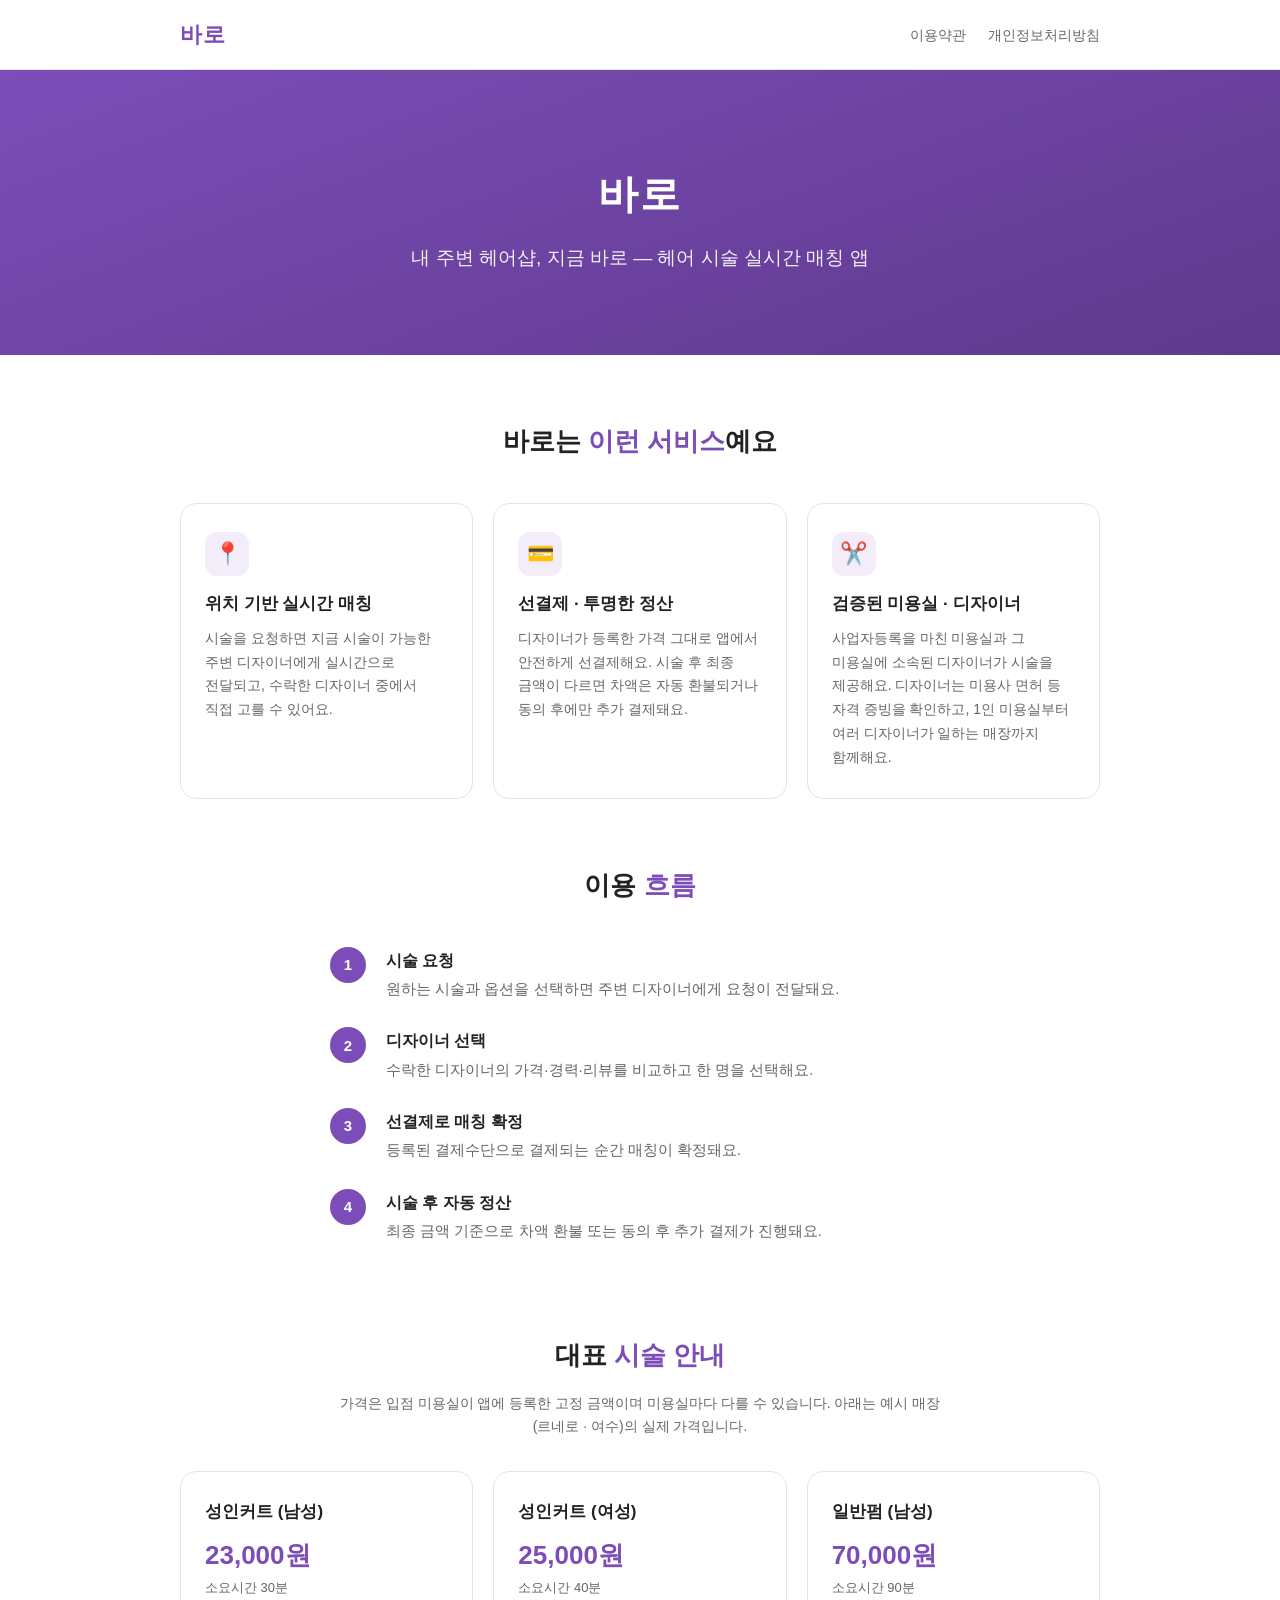
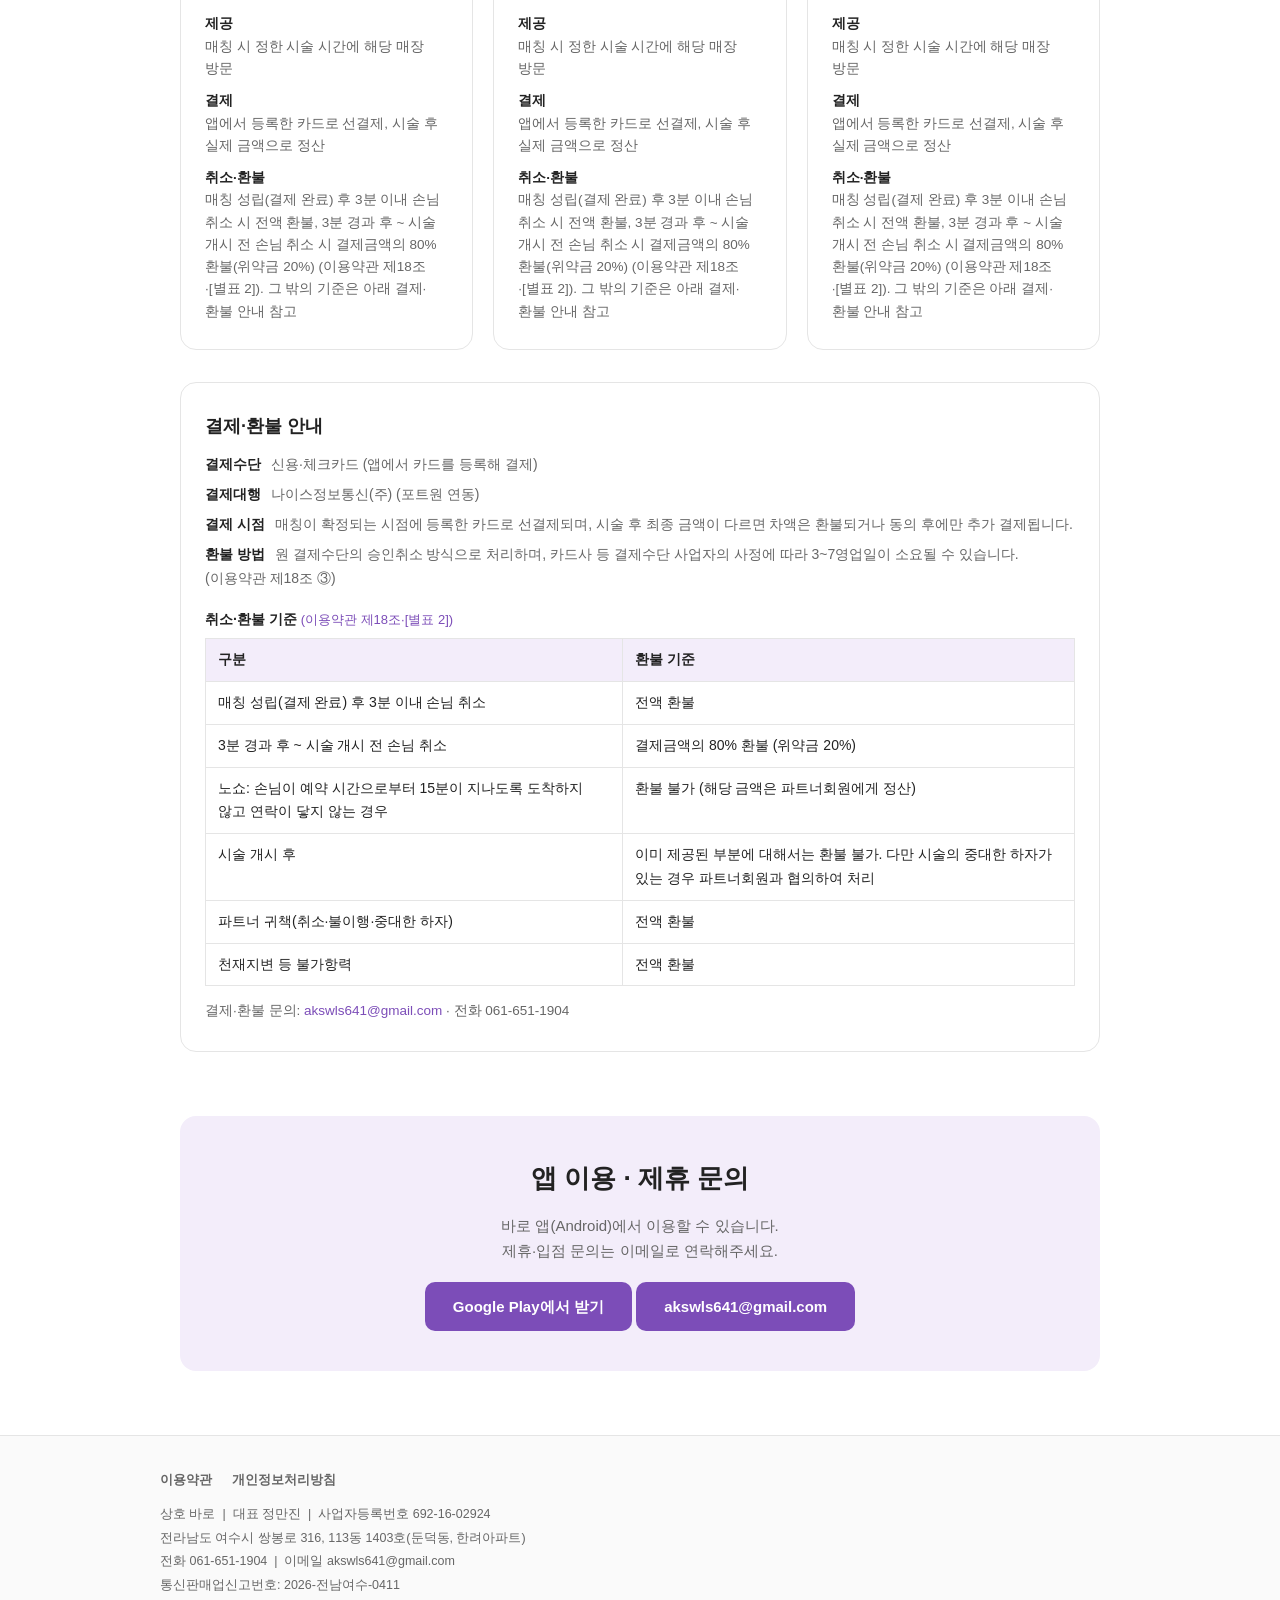
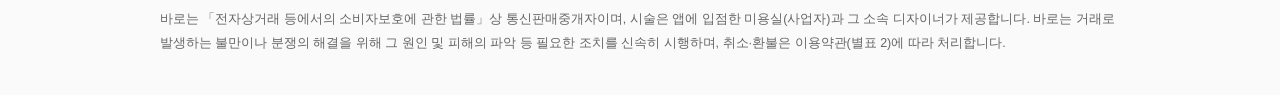
==== commit 13a2792c: "chore(landing): 사업자정보 주소·라벨 통일 Co-Authored-By: Claude Sonnet 5.5 <noreply@anthropic.com>" ====
--- a/index.html
+++ b/index.html
@@ -138,9 +138,9 @@
         <a href="privacy.html">개인정보처리방침</a>
       </div>
       상호 바로 &nbsp;|&nbsp; 대표 정만진 &nbsp;|&nbsp; 사업자등록번호 692-16-02924<br>
-      전남 여수시 쌍봉로 316, 113동 1403호(둔덕동, 한려아파트)<br>
+      전라남도 여수시 쌍봉로 316, 113동 1403호(둔덕동, 한려아파트)<br>
       전화 061-651-1904 &nbsp;|&nbsp; 이메일 akswls641@gmail.com<br>
-      통신판매업 신고번호: 2026-전남여수-0411
+      통신판매업신고번호: 2026-전남여수-0411
       <p class="disclaimer">바로는 「전자상거래 등에서의 소비자보호에 관한 법률」상 통신판매중개자이며, 시술은 앱에 입점한 미용실(사업자)과 그 소속 디자이너가 제공합니다. 바로는 거래로 발생하는 불만이나 분쟁의 해결을 위해 그 원인 및 피해의 파악 등 필요한 조치를 신속히 시행하며, 취소·환불은 이용약관(별표 2)에 따라 처리합니다.</p>
     </div>
   </footer>
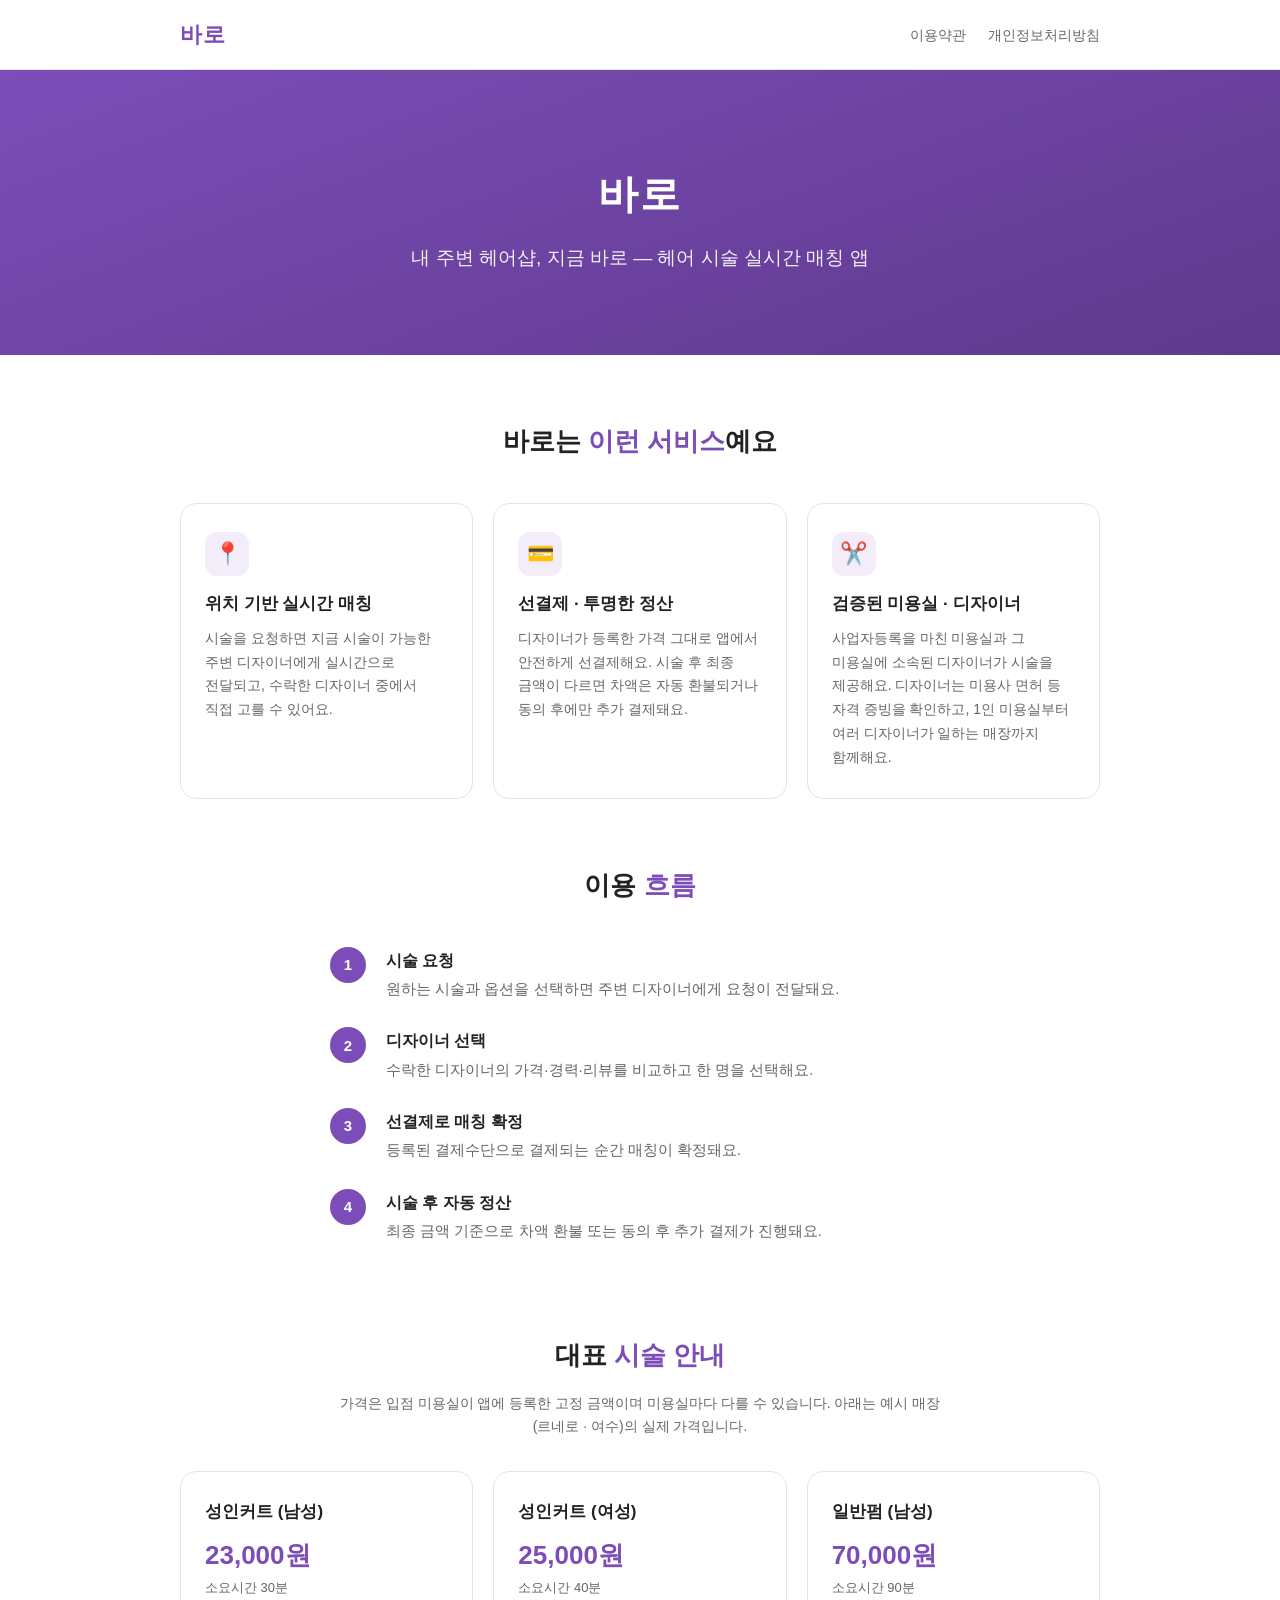
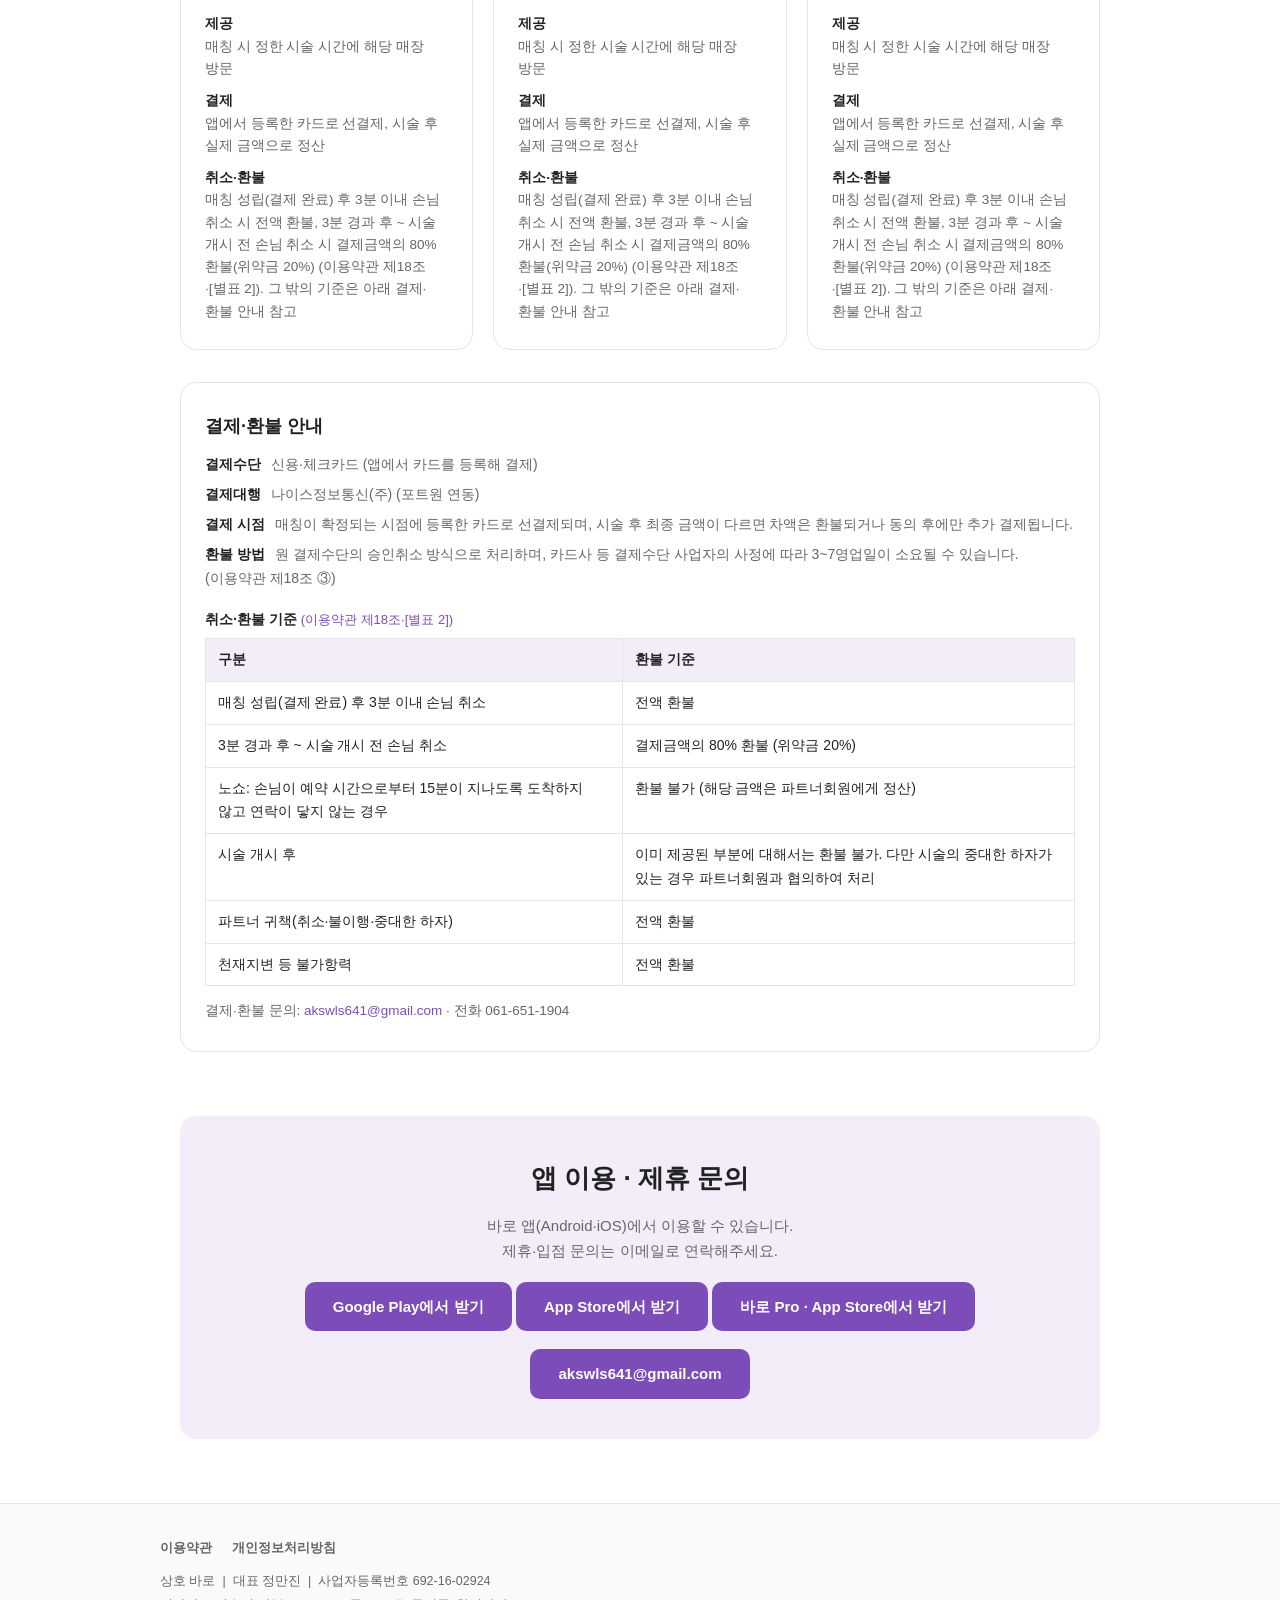
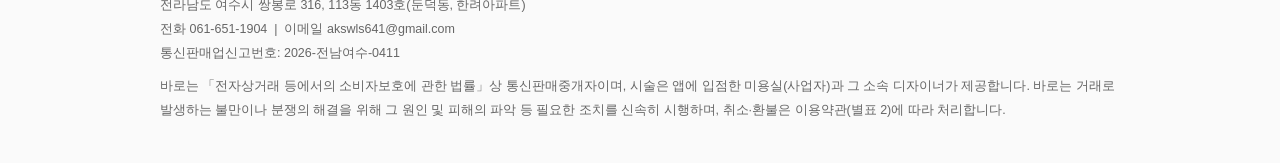
==== commit adb99e05: "feat(landing): App Store 버튼 추가 Co-Authored-By: Claude Sonnet 5.5 <noreply@anthropic.com>" ====
--- a/index.html
+++ b/index.html
@@ -125,8 +125,11 @@
   <section class="section" style="padding-top: 0;">
     <div class="notice">
       <h2>앱 이용 · 제휴 문의</h2>
-      <p>바로 앱(Android)에서 이용할 수 있습니다.<br>제휴·입점 문의는 이메일로 연락해주세요.</p>
+      <p>바로 앱(Android·iOS)에서 이용할 수 있습니다.<br>제휴·입점 문의는 이메일로 연락해주세요.</p>
       <a class="contact" href="https://play.google.com/store/apps/details?id=com.hairon.customer" target="_blank" rel="noopener">Google Play에서 받기</a>
+      <a class="contact" href="https://apps.apple.com/kr/app/id6826122242" target="_blank" rel="noopener">App Store에서 받기</a>
+      <a class="contact" href="https://apps.apple.com/kr/app/id6826122535" target="_blank" rel="noopener">바로 Pro · App Store에서 받기</a>
+      <!-- 바로 Pro Google Play 버튼: 프로덕션 출시 뒤 이 자리에 .contact 버튼 추가 -->
       <a class="contact" href="mailto:akswls641@gmail.com">akswls641@gmail.com</a>
     </div>
   </section>
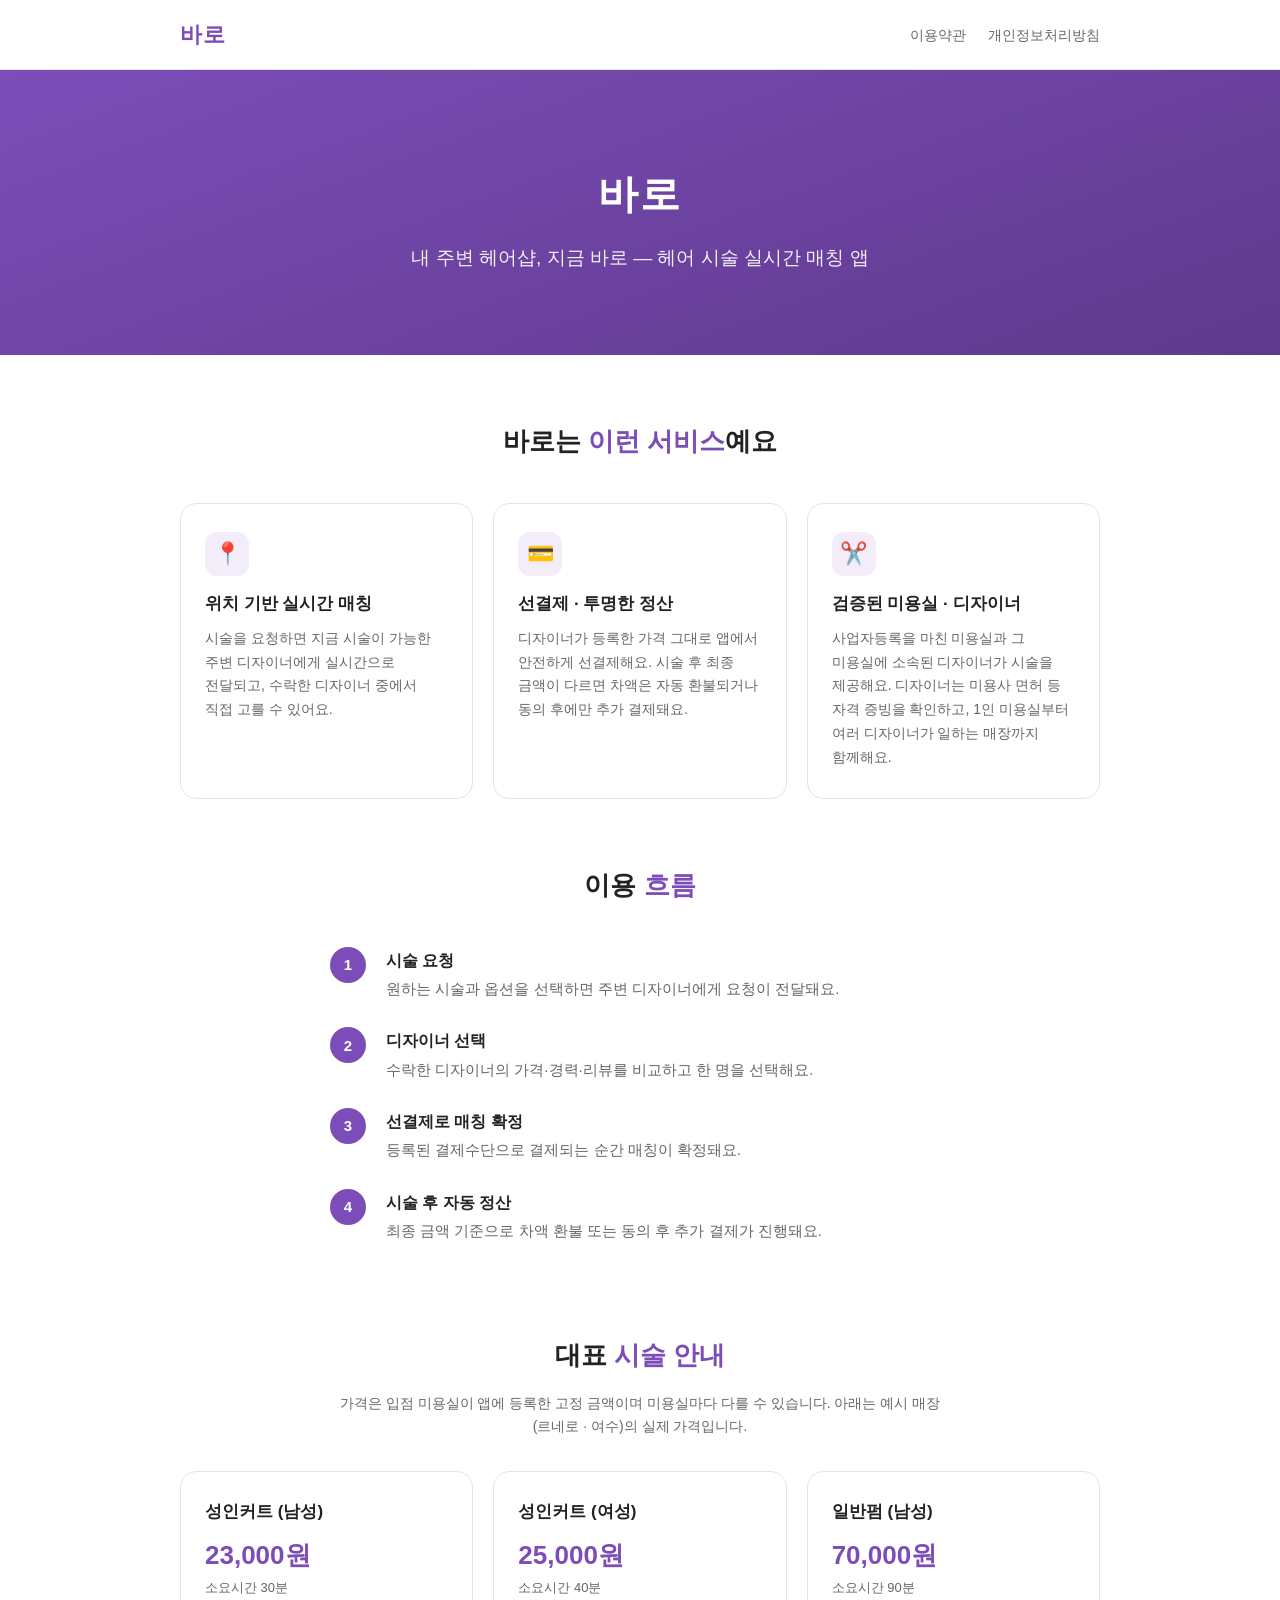
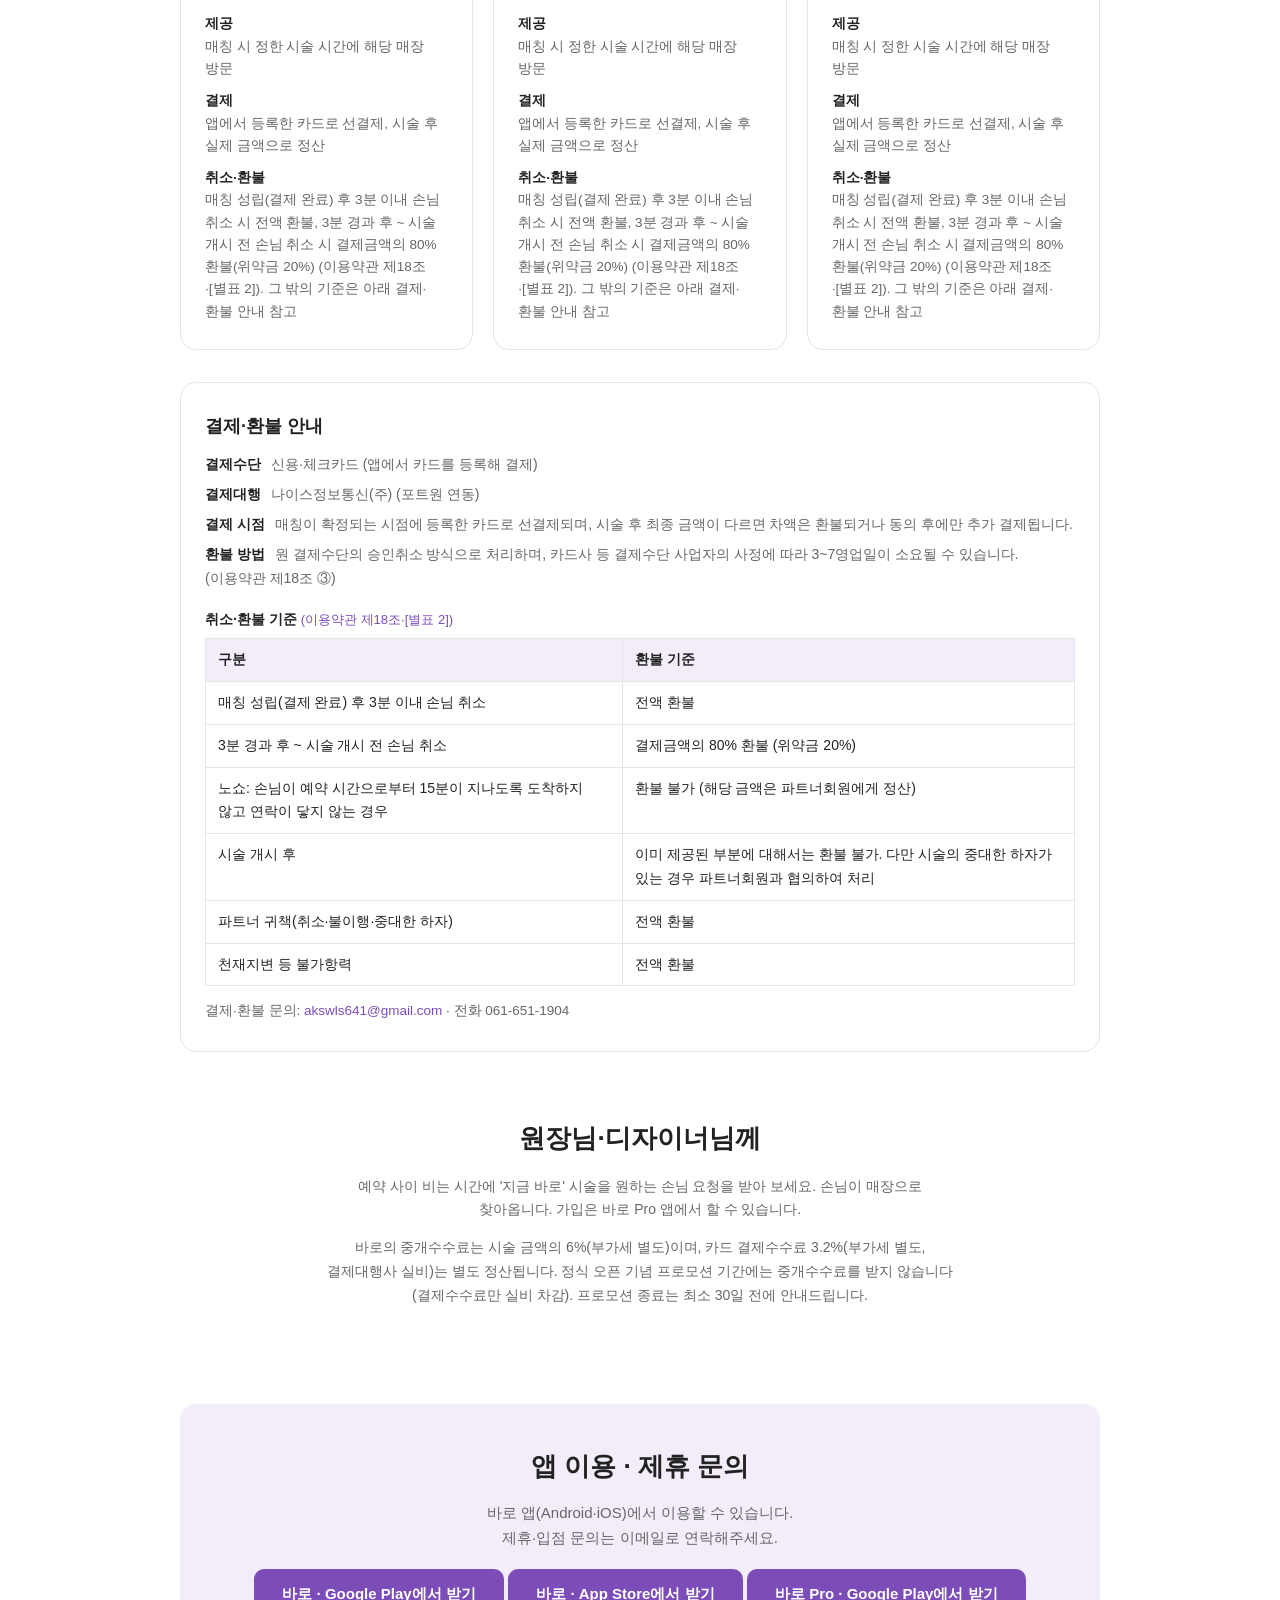
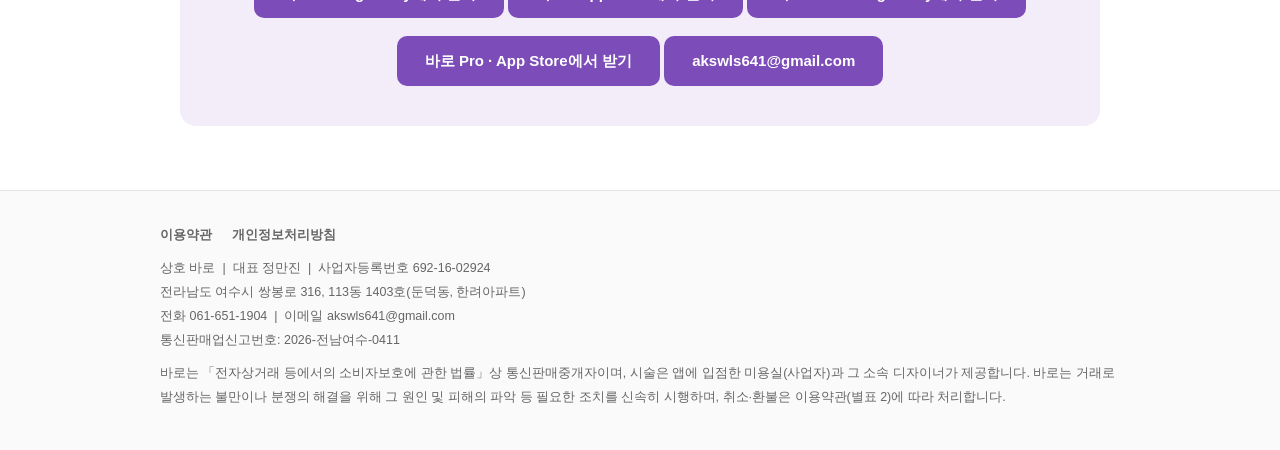
==== commit e13ae4ed: "feat(landing): 바로 Pro Google Play 버튼·파트너 안내 Co-Authored-By: Claude Sonnet 5.5 <noreply@anthropic.com" ====
--- a/index.html
+++ b/index.html
@@ -122,14 +122,20 @@
     </div>
   </section>
 
+  <section class="section" style="padding-top: 0;" id="partner">
+    <h2 class="tight">원장님·디자이너님께</h2>
+    <p class="lead" style="margin-bottom: 14px;">예약 사이 비는 시간에 '지금 바로' 시술을 원하는 손님 요청을 받아 보세요. 손님이 매장으로 찾아옵니다. 가입은 바로 Pro 앱에서 할 수 있습니다.</p>
+    <p class="lead">바로의 중개수수료는 시술 금액의 6%(부가세 별도)이며, 카드 결제수수료 3.2%(부가세 별도, 결제대행사 실비)는 별도 정산됩니다. 정식 오픈 기념 프로모션 기간에는 중개수수료를 받지 않습니다(결제수수료만 실비 차감). 프로모션 종료는 최소 30일 전에 안내드립니다.</p>
+  </section>
+
   <section class="section" style="padding-top: 0;">
     <div class="notice">
       <h2>앱 이용 · 제휴 문의</h2>
       <p>바로 앱(Android·iOS)에서 이용할 수 있습니다.<br>제휴·입점 문의는 이메일로 연락해주세요.</p>
-      <a class="contact" href="https://play.google.com/store/apps/details?id=com.hairon.customer" target="_blank" rel="noopener">Google Play에서 받기</a>
-      <a class="contact" href="https://apps.apple.com/kr/app/id6826122242" target="_blank" rel="noopener">App Store에서 받기</a>
+      <a class="contact" href="https://play.google.com/store/apps/details?id=com.hairon.customer" target="_blank" rel="noopener">바로 · Google Play에서 받기</a>
+      <a class="contact" href="https://apps.apple.com/kr/app/id6826122242" target="_blank" rel="noopener">바로 · App Store에서 받기</a>
+      <a class="contact" href="https://play.google.com/store/apps/details?id=com.hairon.designer" target="_blank" rel="noopener">바로 Pro · Google Play에서 받기</a>
       <a class="contact" href="https://apps.apple.com/kr/app/id6826122535" target="_blank" rel="noopener">바로 Pro · App Store에서 받기</a>
-      <!-- 바로 Pro Google Play 버튼: 프로덕션 출시 뒤 이 자리에 .contact 버튼 추가 -->
       <a class="contact" href="mailto:akswls641@gmail.com">akswls641@gmail.com</a>
     </div>
   </section>
